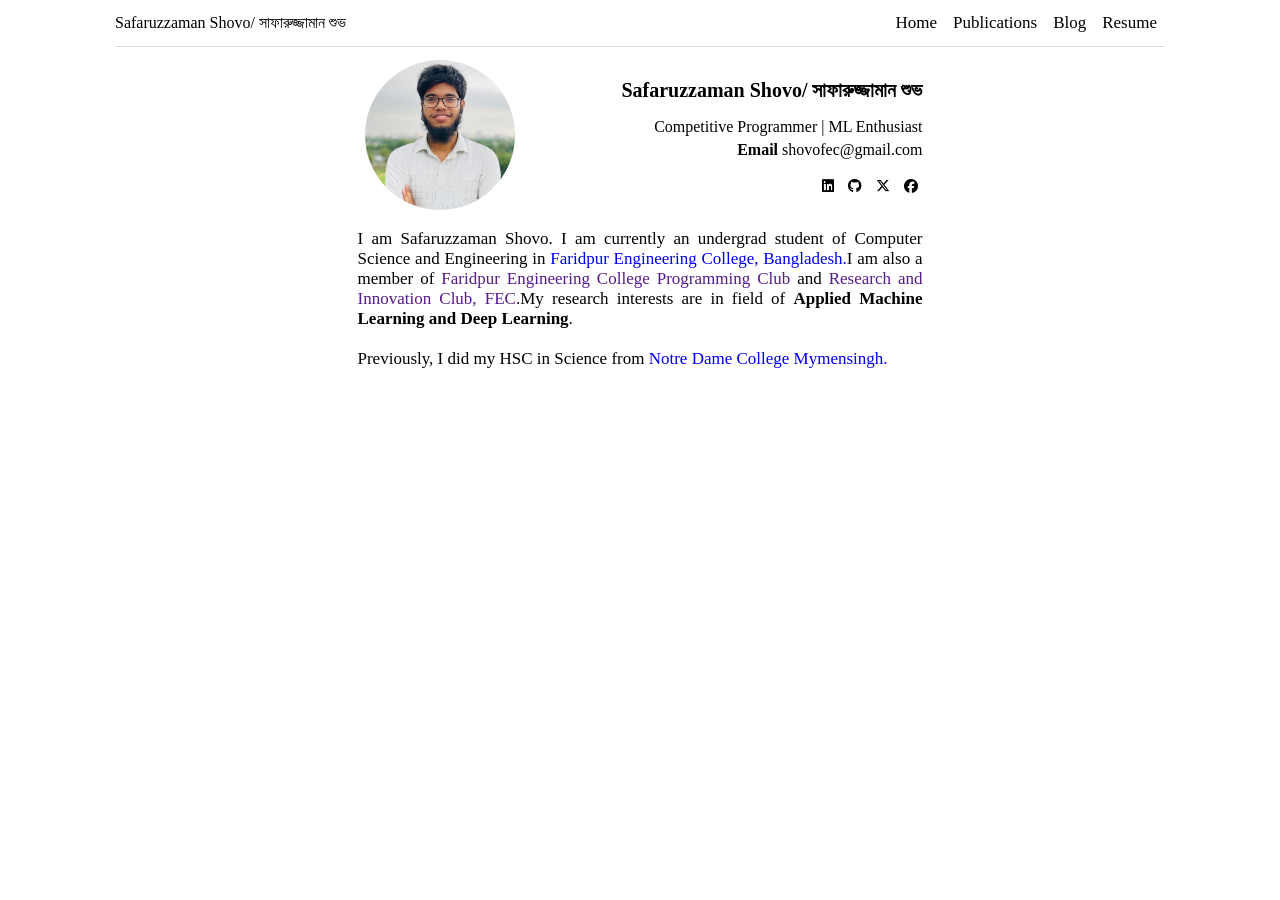
==== index.html @ a08d1491 "commited" ====
<!DOCTYPE html>
<html lang="en">
<head>
  <meta charset="UTF-8">
  <meta name="viewport" content="width=device-width, initial-scale=1.0">
  <title>Safaruzzaman Shovo/ সাফারুজ্জামান শুভ</title>
  <link rel="stylesheet" href="/assets/css/main.css">
  <link rel="stylesheet" href="https://cdnjs.cloudflare.com/ajax/libs/font-awesome/6.4.2/css/all.min.css" integrity="sha512-z3gLpd7yknf1YoNbCzqRKc4qyor8gaKU1qmn+CShxbuBusANI9QpRohGBreCFkKxLhei6S9CQXFEbbKuqLg0DA==" crossorigin="anonymous" referrerpolicy="no-referrer" />
</head>
<body>
  <div class="websiteWrap">

    <!-- /* Header Part */ -->

    <div class="header-section clearfix">
      <div class="header-left">
        <a href="#">Safaruzzaman Shovo/ সাফারুজ্জামান শুভ</a>
      </div>
      <div class="header-right">
        <ul>
          <li><a href="#">Home</a></li>
          <li><a href="#">Publications</a></li>
          <li><a href="#">Blog</a></li>
          <li><a href="#">Resume</a></li>
        </ul>
      </div>
    </div>

    <!-- Body Part -->

    
    <div class="main-body sizefix">
      <!-- Body Intro -->
      <div class="bodyInro clearfix">
        <div class="img-part">
          <img src="/assets/images/shovo.jpeg" alt="">
        </div>
        <div class="infopart">
          <div class="inner-info-infopart">
            <h2>Safaruzzaman Shovo/ সাফারুজ্জামান শুভ</h2>
            <p>Competitive Programmer | ML Enthusiast</p>
            <p class="amarclass"><b>Email </b>shovofec@gmail.com</p>
          </div>
          <div class="socialicon-infopart">
            <a href=""><i class="fa-brands fa-linkedin"></i></a>
            <a href=""><i class="fa-brands fa-github"></i></a>
            <a href=""><i class="fa-brands fa-x-twitter"></i></a>
            <a href=""><i class="fa-brands fa-facebook"></i></a>
          </div>
        </div>
      </div>
      
      <!-- body details intro -->
      <div class="myself">
        <p>I am Safaruzzaman Shovo. I am currently an undergrad student of Computer Science and Engineering in <a href="http://www.fec.ac.bd/">Faridpur Engineering College, Bangladesh.</a>I am also a member of <a href="">Faridpur Engineering College Programming Club</a> and <a href="">Research and Innovation Club, FEC</a>.My research interests are in field of <b>Applied Machine Learning and Deep Learning</b>. </br> </br>
        Previously, I did my HSC in Science from <a href="https://ndcm.edu.bd/">Notre Dame College Mymensingh. </a></p>
        
      </div>


    </div>
    
    




  </div>
  
</body>
</html>
---- assets/css/main.css ----
* {
    margin: 0;
    padding: 0;
}
.clearfix::after {
    content: "";
    display: block;
    clear: both;
}
.text-center {
    text-align: center;
}
.text-left {
    text-align: left;
}
.text-right {
    text-align: right;
}
.sizefix {
    width: 565px;
    margin: auto;
}
img {
    max-width: 100%;
}
/* Header Section */

.header-section {
    border-bottom: 1px solid rgb(212, 228, 216);
    width: 1050px; /* background-color: #FFd; */
    margin: auto;
}
.header-left {
    float: left;
    width: 33%;
    height: auto;
    height: 46px;
    line-height: 46px;
}
.header-left a {
    color: black;
    text-decoration: none;
    cursor: pointer;
    font-size: 16px;
}
.header-right {
    float: right;
    height: 46px;
    line-height: 46px;
}

.header-right ul {
}
.header-right ul li {
    display: inline-block;
    list-style: none;
    margin-left: -4px;
    /* padding: 10px; */
}
.header-right ul li a {
    color: black;
    font-size: 17px;
    text-decoration: none;
    padding: 1px 8px;
    /* border-right: 2px solid black; */
}
.header-right ul li:last-child a {
    border-right: none;
}
.header-right ul li:hover a {
    cursor: pointer;
}

/* Body Part */

.main-body {
    padding: 13px 5px;
    /* background-color: antiquewhite; */
}
.bodyInro {
}
.img-part {
    float: left;
    width: 30%;
}
.img-part img {
    margin-left: 7px;
    width: 150px;
    height: 150px;
    border-radius: 50%;
}
.infopart {
    padding-top: 19px;
    float: right;
}
.inner-info-infopart {
}
.inner-info-infopart h2 {
    font-size: 20px;
    padding-bottom: 12px;
}
.inner-info-infopart p {
    padding-top: 4px;
    font-size: 0.7 em;
    text-align: right;
    white-space: pre-wrap;
}
.inner-info-infopart .amarclass {
    padding-top: 5px;
}
.socialicon-infopart {
    text-align: right;
    padding-top: 15px;
}
.socialicon-infopart a {
    text-decoration: none;
    display: inline-block;
    padding: 5px;
    color: black;
    font-size: 14px;
}


/* Body details intro */
.myself{
    
}
.myself p{
    color: black;
    font-size: 17px;
    text-align: justify;
    padding-top: 15px;
}
.myself a{
    text-decoration: none;
}
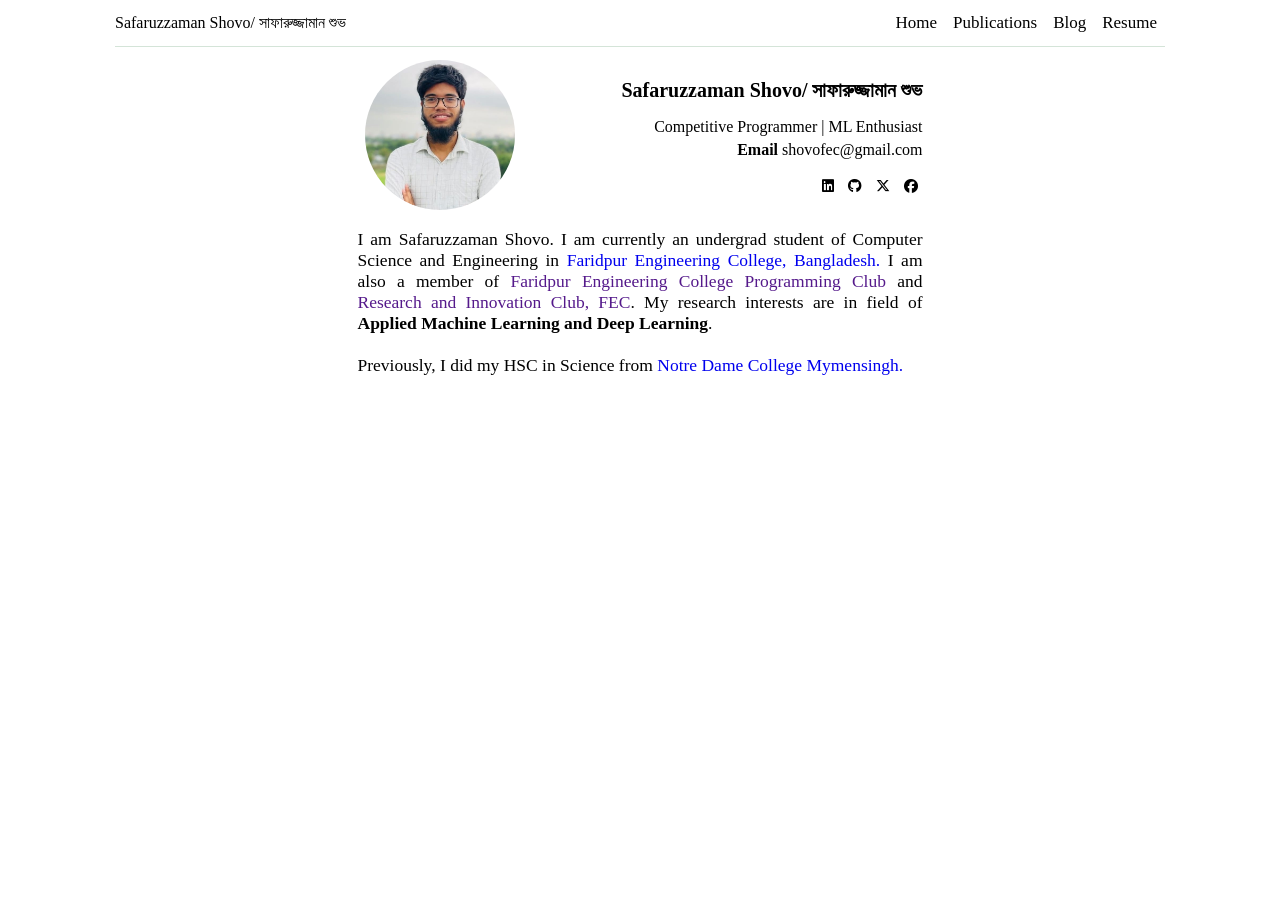
==== commit 7a166100: "changes have done" ====
--- a/index.html
+++ b/index.html
@@ -52,7 +52,7 @@
       
       <!-- body details intro -->
       <div class="myself">
-        <p>I am Safaruzzaman Shovo. I am currently an undergrad student of Computer Science and Engineering in <a href="http://www.fec.ac.bd/">Faridpur Engineering College, Bangladesh.</a>I am also a member of <a href="">Faridpur Engineering College Programming Club</a> and <a href="">Research and Innovation Club, FEC</a>.My research interests are in field of <b>Applied Machine Learning and Deep Learning</b>. </br> </br>
+        <p>I am Safaruzzaman Shovo. I am currently an undergrad student of Computer Science and Engineering in <a href="http://www.fec.ac.bd/">Faridpur Engineering College, Bangladesh.</a> I am also a member of <a href="">Faridpur Engineering College Programming Club</a> and <a href="">Research and Innovation Club, FEC</a>. My research interests are in field of <b>Applied Machine Learning and Deep Learning</b>. </br> </br>
         Previously, I did my HSC in Science from <a href="https://ndcm.edu.bd/">Notre Dame College Mymensingh. </a></p>
         
       </div>
--- a/assets/css/main.css
+++ b/assets/css/main.css
@@ -127,7 +127,7 @@
 }
 .myself p{
     color: black;
-    font-size: 17px;
+    font-size: 17.5px;
     text-align: justify;
     padding-top: 15px;
 }
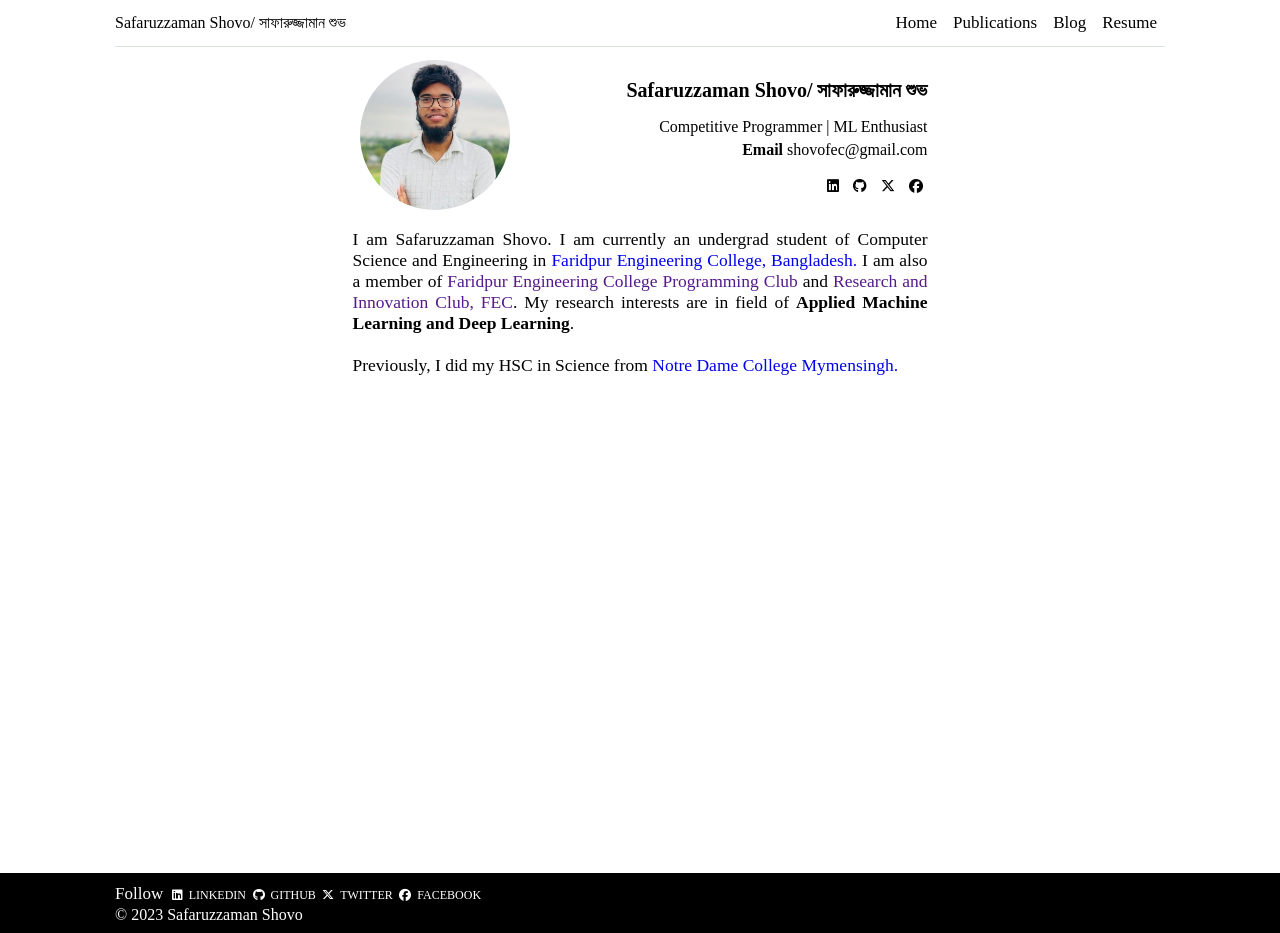
==== commit 4b985fa8: "changed" ====
--- a/index.html
+++ b/index.html
@@ -59,6 +59,22 @@
 
 
     </div>
+
+
+    <div class="footerWrap">
+      <div class="footer">
+        <div class="socialicons">
+          <p>Follow</p>
+          <a href=""><i class="fa-brands fa-linkedin"></i>&nbsp LINKEDIN</a>
+          <a href=""><i class="fa-brands fa-github"></i>&nbsp GITHUB</a>
+          <a href=""><i class="fa-brands fa-x-twitter"></i>&nbsp TWITTER</a>
+          <a href=""><i class="fa-brands fa-facebook"></i>&nbsp FACEBOOK</a>
+        </div>
+        
+      </div>
+      <p class="copyrightss"> &copy; 2023 Safaruzzaman Shovo</p>
+    </div>
+    
     
     
 
--- a/assets/css/main.css
+++ b/assets/css/main.css
@@ -17,7 +17,7 @@
     text-align: right;
 }
 .sizefix {
-    width: 565px;
+    width: 575px;
     margin: auto;
 }
 img {
@@ -74,6 +74,7 @@
 /* Body Part */
 
 .main-body {
+    height: 800px;
     padding: 13px 5px;
     /* background-color: antiquewhite; */
 }
@@ -133,4 +134,34 @@
 }
 .myself a{
     text-decoration: none;
+}
+.footerWrap{
+    padding-top: 10px;
+    height: 50px;
+    background-color: black;
+    line-height: 20px;
+}
+.footer{
+    width: 1050px;
+    margin: auto;
+    color: white;
+}
+.footer .socialicons{font-size: 18px;}
+.footer .socialicons p{
+    padding-right: 3px;
+    display: inline-block;
+    font-weight: 300;
+    font-size: 17px;
+}
+.footer .socialicons a{
+    padding: 0px 1px;
+    color: white;
+    font-size: 12px;
+    text-decoration: none;
+}
+.copyrightss{
+    width: 1050px;
+    /* border: 1px solid red; */
+    color: white;
+    margin: auto;
 }
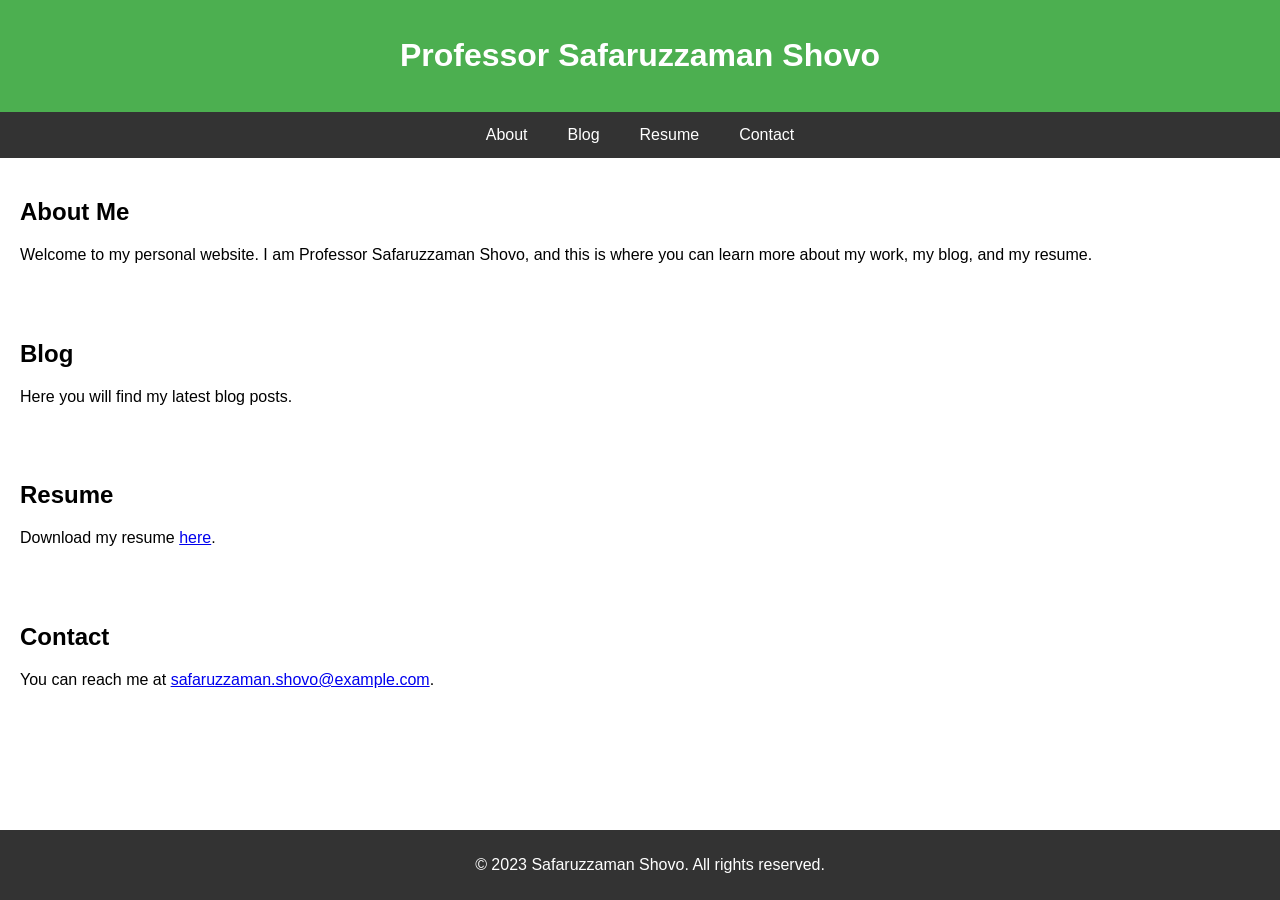
==== commit d7fc74fe: "Changed" ====
--- a/index.html
+++ b/index.html
@@ -1,87 +1,78 @@
 <!DOCTYPE html>
 <html lang="en">
 <head>
-  <meta charset="UTF-8">
-  <meta name="viewport" content="width=device-width, initial-scale=1.0">
-  <title>Safaruzzaman Shovo/ সাফারুজ্জামান শুভ</title>
-  <link rel="stylesheet" href="/assets/css/main.css">
-  <link rel="stylesheet" href="https://cdnjs.cloudflare.com/ajax/libs/font-awesome/6.4.2/css/all.min.css" integrity="sha512-z3gLpd7yknf1YoNbCzqRKc4qyor8gaKU1qmn+CShxbuBusANI9QpRohGBreCFkKxLhei6S9CQXFEbbKuqLg0DA==" crossorigin="anonymous" referrerpolicy="no-referrer" />
+    <meta charset="UTF-8">
+    <meta name="viewport" content="width=device-width, initial-scale=1.0">
+    <title>Professor Safaruzzaman Shovo</title>
+    <style>
+        body {
+            font-family: Arial, sans-serif;
+            margin: 0;
+            padding: 0;
+        }
+        header {
+            background-color: #4CAF50;
+            color: white;
+            padding: 1em;
+            text-align: center;
+        }
+        nav {
+            display: flex;
+            justify-content: center;
+            background-color: #333;
+        }
+        nav a {
+            color: white;
+            padding: 14px 20px;
+            text-decoration: none;
+            text-align: center;
+        }
+        nav a:hover {
+            background-color: #ddd;
+            color: black;
+        }
+        section {
+            padding: 20px;
+        }
+        footer {
+            background-color: #333;
+            color: white;
+            text-align: center;
+            padding: 10px;
+            position: fixed;
+            width: 100%;
+            bottom: 0;
+        }
+    </style>
 </head>
 <body>
-  <div class="websiteWrap">
-
-    <!-- /* Header Part */ -->
-
-    <div class="header-section clearfix">
-      <div class="header-left">
-        <a href="#">Safaruzzaman Shovo/ সাফারুজ্জামান শুভ</a>
-      </div>
-      <div class="header-right">
-        <ul>
-          <li><a href="#">Home</a></li>
-          <li><a href="#">Publications</a></li>
-          <li><a href="#">Blog</a></li>
-          <li><a href="#">Resume</a></li>
-        </ul>
-      </div>
-    </div>
-
-    <!-- Body Part -->
-
-    
-    <div class="main-body sizefix">
-      <!-- Body Intro -->
-      <div class="bodyInro clearfix">
-        <div class="img-part">
-          <img src="/assets/images/shovo.jpeg" alt="">
-        </div>
-        <div class="infopart">
-          <div class="inner-info-infopart">
-            <h2>Safaruzzaman Shovo/ সাফারুজ্জামান শুভ</h2>
-            <p>Competitive Programmer | ML Enthusiast</p>
-            <p class="amarclass"><b>Email </b>shovofec@gmail.com</p>
-          </div>
-          <div class="socialicon-infopart">
-            <a href=""><i class="fa-brands fa-linkedin"></i></a>
-            <a href=""><i class="fa-brands fa-github"></i></a>
-            <a href=""><i class="fa-brands fa-x-twitter"></i></a>
-            <a href=""><i class="fa-brands fa-facebook"></i></a>
-          </div>
-        </div>
-      </div>
-      
-      <!-- body details intro -->
-      <div class="myself">
-        <p>I am Safaruzzaman Shovo. I am currently an undergrad student of Computer Science and Engineering in <a href="http://www.fec.ac.bd/">Faridpur Engineering College, Bangladesh.</a> I am also a member of <a href="">Faridpur Engineering College Programming Club</a> and <a href="">Research and Innovation Club, FEC</a>. My research interests are in field of <b>Applied Machine Learning and Deep Learning</b>. </br> </br>
-        Previously, I did my HSC in Science from <a href="https://ndcm.edu.bd/">Notre Dame College Mymensingh. </a></p>
-        
-      </div>
-
-
-    </div>
-
-
-    <div class="footerWrap">
-      <div class="footer">
-        <div class="socialicons">
-          <p>Follow</p>
-          <a href=""><i class="fa-brands fa-linkedin"></i>&nbsp LINKEDIN</a>
-          <a href=""><i class="fa-brands fa-github"></i>&nbsp GITHUB</a>
-          <a href=""><i class="fa-brands fa-x-twitter"></i>&nbsp TWITTER</a>
-          <a href=""><i class="fa-brands fa-facebook"></i>&nbsp FACEBOOK</a>
-        </div>
-        
-      </div>
-      <p class="copyrightss"> &copy; 2023 Safaruzzaman Shovo</p>
-    </div>
-    
-    
-    
-
-
-
-
-  </div>
-  
+    <header>
+        <h1>Professor Safaruzzaman Shovo</h1>
+    </header>
+    <nav>
+        <a href="#about">About</a>
+        <a href="#blog">Blog</a>
+        <a href="#resume">Resume</a>
+        <a href="#contact">Contact</a>
+    </nav>
+    <section id="about">
+        <h2>About Me</h2>
+        <p>Welcome to my personal website. I am Professor Safaruzzaman Shovo, and this is where you can learn more about my work, my blog, and my resume.</p>
+    </section>
+    <section id="blog">
+        <h2>Blog</h2>
+        <p>Here you will find my latest blog posts.</p>
+    </section>
+    <section id="resume">
+        <h2>Resume</h2>
+        <p>Download my resume <a href="resume.pdf" target="_blank">here</a>.</p>
+    </section>
+    <section id="contact">
+        <h2>Contact</h2>
+        <p>You can reach me at <a href="mailto:safaruzzaman.shovo@example.com">safaruzzaman.shovo@example.com</a>.</p>
+    </section>
+    <footer>
+        <p>&copy; 2023 Safaruzzaman Shovo. All rights reserved.</p>
+    </footer>
 </body>
 </html>
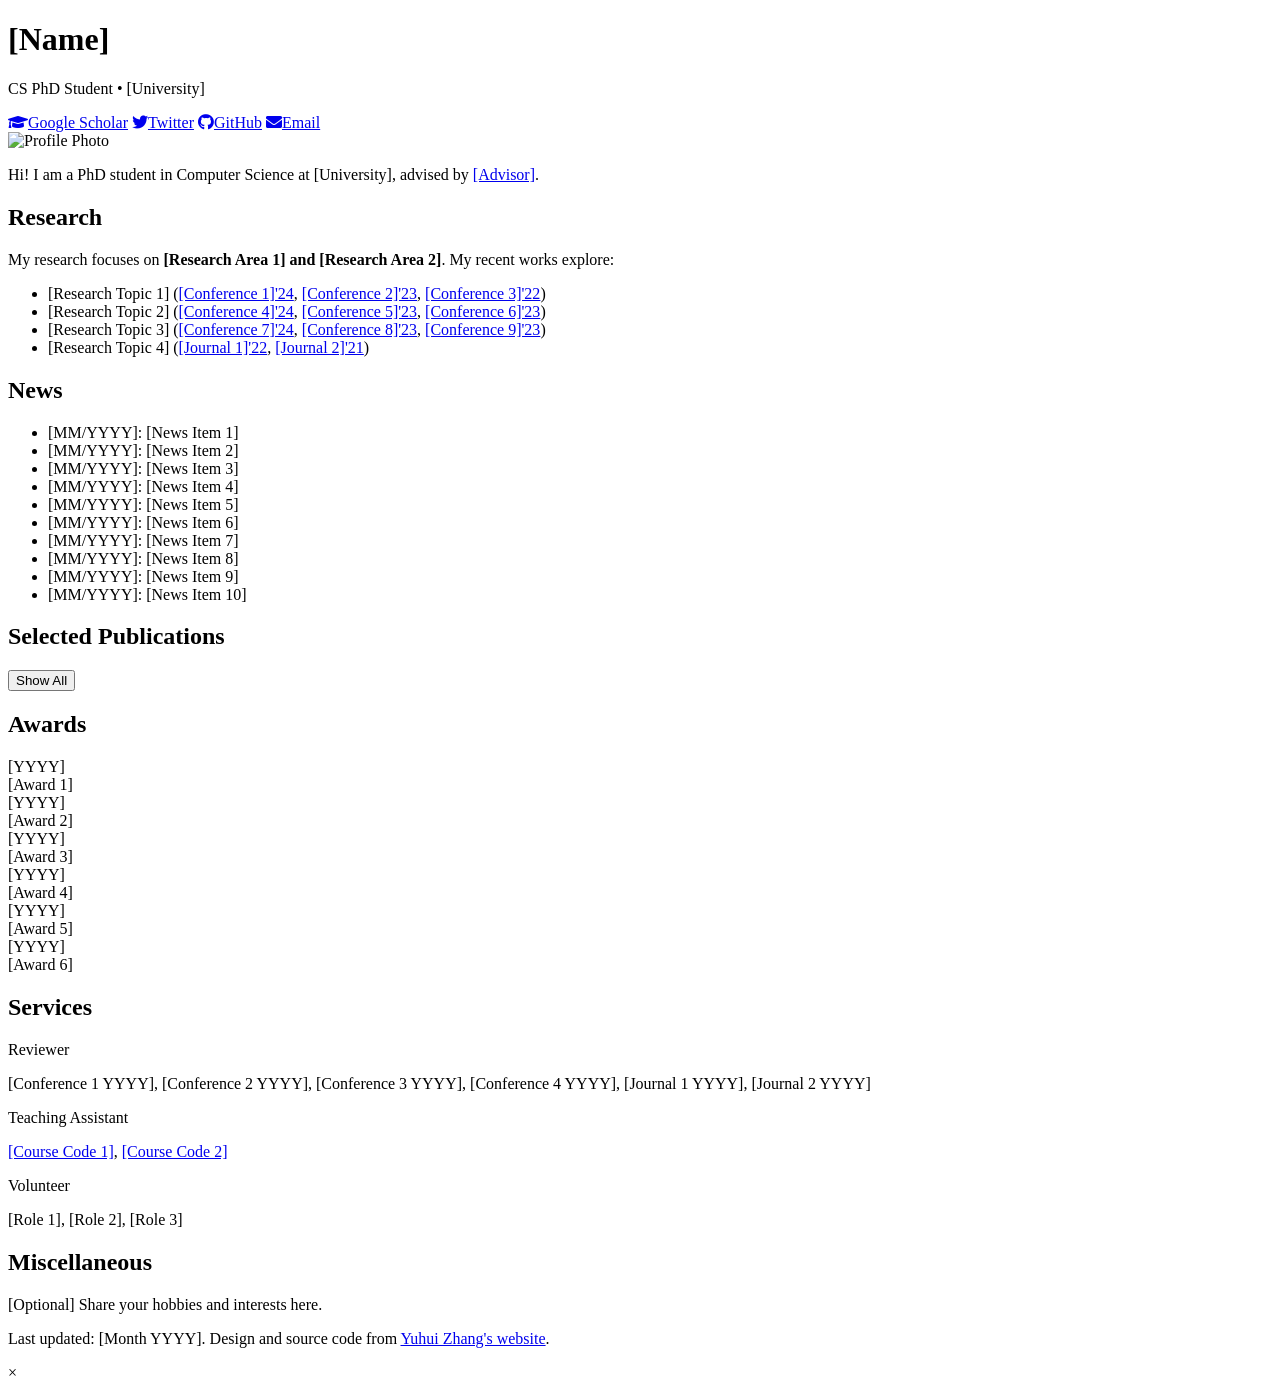
==== commit 540142c3: "All Initial Codes" ====
--- a/index.html
+++ b/index.html
@@ -3,76 +3,143 @@
 <head>
     <meta charset="UTF-8">
     <meta name="viewport" content="width=device-width, initial-scale=1.0">
-    <title>Professor Safaruzzaman Shovo</title>
-    <style>
-        body {
-            font-family: Arial, sans-serif;
-            margin: 0;
-            padding: 0;
-        }
-        header {
-            background-color: #4CAF50;
-            color: white;
-            padding: 1em;
-            text-align: center;
-        }
-        nav {
-            display: flex;
-            justify-content: center;
-            background-color: #333;
-        }
-        nav a {
-            color: white;
-            padding: 14px 20px;
-            text-decoration: none;
-            text-align: center;
-        }
-        nav a:hover {
-            background-color: #ddd;
-            color: black;
-        }
-        section {
-            padding: 20px;
-        }
-        footer {
-            background-color: #333;
-            color: white;
-            text-align: center;
-            padding: 10px;
-            position: fixed;
-            width: 100%;
-            bottom: 0;
-        }
-    </style>
+    <meta name="description" content="Academic Homepage">
+    <meta name="keywords" content="Computer Science, PhD Student, Research, Machine Learning, Robotics">
+    <meta name="author" content="Anonymous">
+    <meta property="og:title" content="Academic Homepage - PhD Student">
+    <meta property="og:description" content="Research in computer science and related fields.">
+    <meta property="og:type" content="website">
+    <meta property="og:url" content="#">
+    <meta name="twitter:card" content="summary">
+    <meta name="twitter:creator" content="@anonymous">
+    <title>Academic Homepage</title>
+    <link rel="stylesheet" href="https://fonts.googleapis.com/css2?family=Merriweather:wght@300;400;500;600&display=swap">
+    <link rel="stylesheet" href="https://cdnjs.cloudflare.com/ajax/libs/font-awesome/5.15.3/css/all.min.css">
+    <link rel="stylesheet" href="styles.css">
 </head>
-<body>
+<body id="top">
     <header>
-        <h1>Professor Safaruzzaman Shovo</h1>
+        <div class="header-content">
+            <h1>[Name]</h1>
+            <p>CS PhD Student • [University]</p>
+            <div class="social-links-header">
+                <a href="#"><i class="fas fa-graduation-cap"></i>Google Scholar</a>
+                <a href="#"><i class="fab fa-twitter"></i>Twitter</a>
+                <a href="#"><i class="fab fa-github"></i>GitHub</a>
+                <a href="mailto:email@university.edu"><i class="fas fa-envelope"></i>Email</a>
+            </div>
+        </div>
+        <div class="header-image">
+            <img src="images/profile.jpg" alt="Profile Photo">
+        </div>
     </header>
-    <nav>
-        <a href="#about">About</a>
-        <a href="#blog">Blog</a>
-        <a href="#resume">Resume</a>
-        <a href="#contact">Contact</a>
-    </nav>
-    <section id="about">
-        <h2>About Me</h2>
-        <p>Welcome to my personal website. I am Professor Safaruzzaman Shovo, and this is where you can learn more about my work, my blog, and my resume.</p>
-    </section>
-    <section id="blog">
-        <h2>Blog</h2>
-        <p>Here you will find my latest blog posts.</p>
-    </section>
-    <section id="resume">
-        <h2>Resume</h2>
-        <p>Download my resume <a href="resume.pdf" target="_blank">here</a>.</p>
-    </section>
-    <section id="contact">
-        <h2>Contact</h2>
-        <p>You can reach me at <a href="mailto:safaruzzaman.shovo@example.com">safaruzzaman.shovo@example.com</a>.</p>
-    </section>
+
+    <main>
+        <section id="about">
+            <p>Hi! I am a PhD student in Computer Science at [University], advised by <a href="#">[Advisor]</a>.</p>
+        </section>
+
+        <section id="research">
+            <h2>Research</h2>
+            <p>My research focuses on <strong>[Research Area 1] and [Research Area 2]</strong>. My recent works explore:</p>
+            <ul>
+                <li>[Research Topic 1] (<a href="#">[Conference 1]'24</a>, <a href="#">[Conference 2]'23</a>, <a href="#">[Conference 3]'22</a>)</li>
+                <li>[Research Topic 2] (<a href="#">[Conference 4]'24</a>, <a href="#">[Conference 5]'23</a>, <a href="#">[Conference 6]'23</a>)</li>
+                <li>[Research Topic 3] (<a href="#">[Conference 7]'24</a>, <a href="#">[Conference 8]'23</a>, <a href="#">[Conference 9]'23</a>)</li>
+                <li>[Research Topic 4] (<a href="#">[Journal 1]'22</a>, <a href="#">[Journal 2]'21</a>)</li>
+            </ul>
+        </section>
+
+        <section id="news">
+            <h2>News</h2>
+            <div class="news-container">
+                <ul class="news-list">
+                    <li>[MM/YYYY]: [News Item 1]</li>
+                    <li>[MM/YYYY]: [News Item 2]</li>
+                    <li>[MM/YYYY]: [News Item 3]</li>
+                    <li>[MM/YYYY]: [News Item 4]</li>
+                    <li>[MM/YYYY]: [News Item 5]</li>
+                    <li>[MM/YYYY]: [News Item 6]</li>
+                    <li>[MM/YYYY]: [News Item 7]</li>
+                    <li>[MM/YYYY]: [News Item 8]</li>
+                    <li>[MM/YYYY]: [News Item 9]</li>
+                    <li>[MM/YYYY]: [News Item 10]</li>
+                </ul>
+            </div>
+        </section>
+
+        <section id="publications">
+            <div class="publications-header">
+                <h2 id="toggle-header">Selected Publications</h2>
+                <button id="toggle-publications" class="toggle-publications">Show All</button>
+            </div>
+            <div id="publications-container">
+                <!-- Publications will be dynamically loaded here -->
+            </div>
+        </section>
+
+        <section id="awards">
+            <h2>Awards</h2>
+            <div class="award-item">
+                <span class="award-year">[YYYY]</span>
+                <div class="award-desc">[Award 1]</div>
+            </div>
+            <div class="award-item">
+                <span class="award-year">[YYYY]</span>
+                <div class="award-desc">[Award 2]</div>
+            </div>
+            <div class="award-item">
+                <span class="award-year">[YYYY]</span>
+                <div class="award-desc">[Award 3]</div>
+            </div>
+            <div class="award-item">
+                <span class="award-year">[YYYY]</span>
+                <div class="award-desc">[Award 4]</div>
+            </div>
+            <div class="award-item">
+                <span class="award-year">[YYYY]</span>
+                <div class="award-desc">[Award 5]</div>
+            </div>
+            <div class="award-item">
+                <span class="award-year">[YYYY]</span>
+                <div class="award-desc">[Award 6]</div>
+            </div>
+        </section>
+
+        <section id="services">
+            <h2>Services</h2>
+            <div class="service-category">
+                <div class="service-title">Reviewer</div>
+                <p>[Conference 1 YYYY], [Conference 2 YYYY], [Conference 3 YYYY], [Conference 4 YYYY], [Journal 1 YYYY], [Journal 2 YYYY]</p>
+            </div>
+
+            <div class="service-category">
+                <div class="service-title">Teaching Assistant</div>
+                <p><a href="#">[Course Code 1]</a>, <a href="#">[Course Code 2]</a></p>
+            </div>
+
+            <div class="service-category">
+                <div class="service-title">Volunteer</div>
+                <p>[Role 1], [Role 2], [Role 3]</p>
+            </div>
+        </section>
+
+        <section id="miscellaneous">
+            <h2>Miscellaneous</h2>
+            <div class="misc-item">
+                <p>[Optional] Share your hobbies and interests here.</p>
+            </div>
+        </section>
+    </main>
+
     <footer>
-        <p>&copy; 2023 Safaruzzaman Shovo. All rights reserved.</p>
+        <p>Last updated: [Month YYYY]. Design and source code from <a href="https://cs.stanford.edu/~yuhuiz/">Yuhui Zhang's website</a>.</p>
     </footer>
+
+    <div id="imageModal" class="modal">
+        <span class="modal-close" onclick="closeModal()">&times;</span>
+        <img class="modal-content" id="modalImage">
+    </div>
+    <script src="scripts.js"></script>
 </body>
 </html>
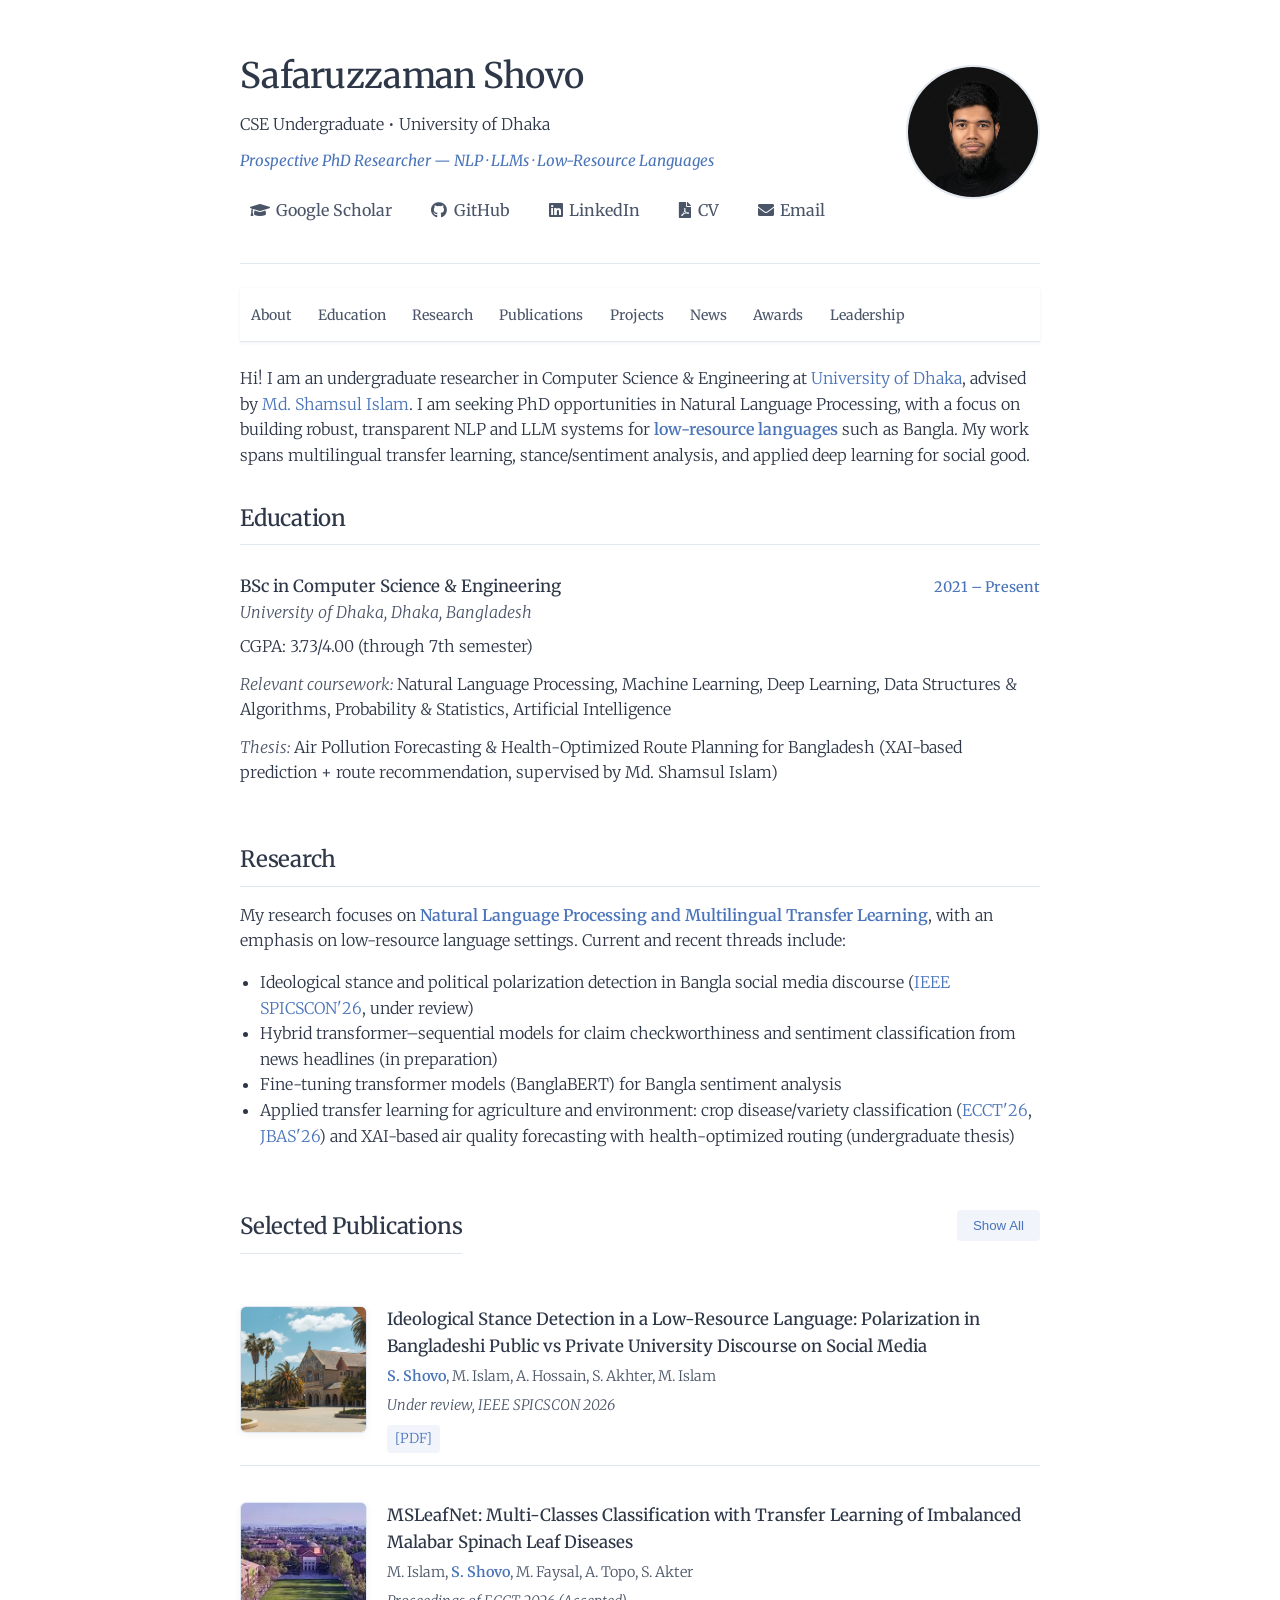
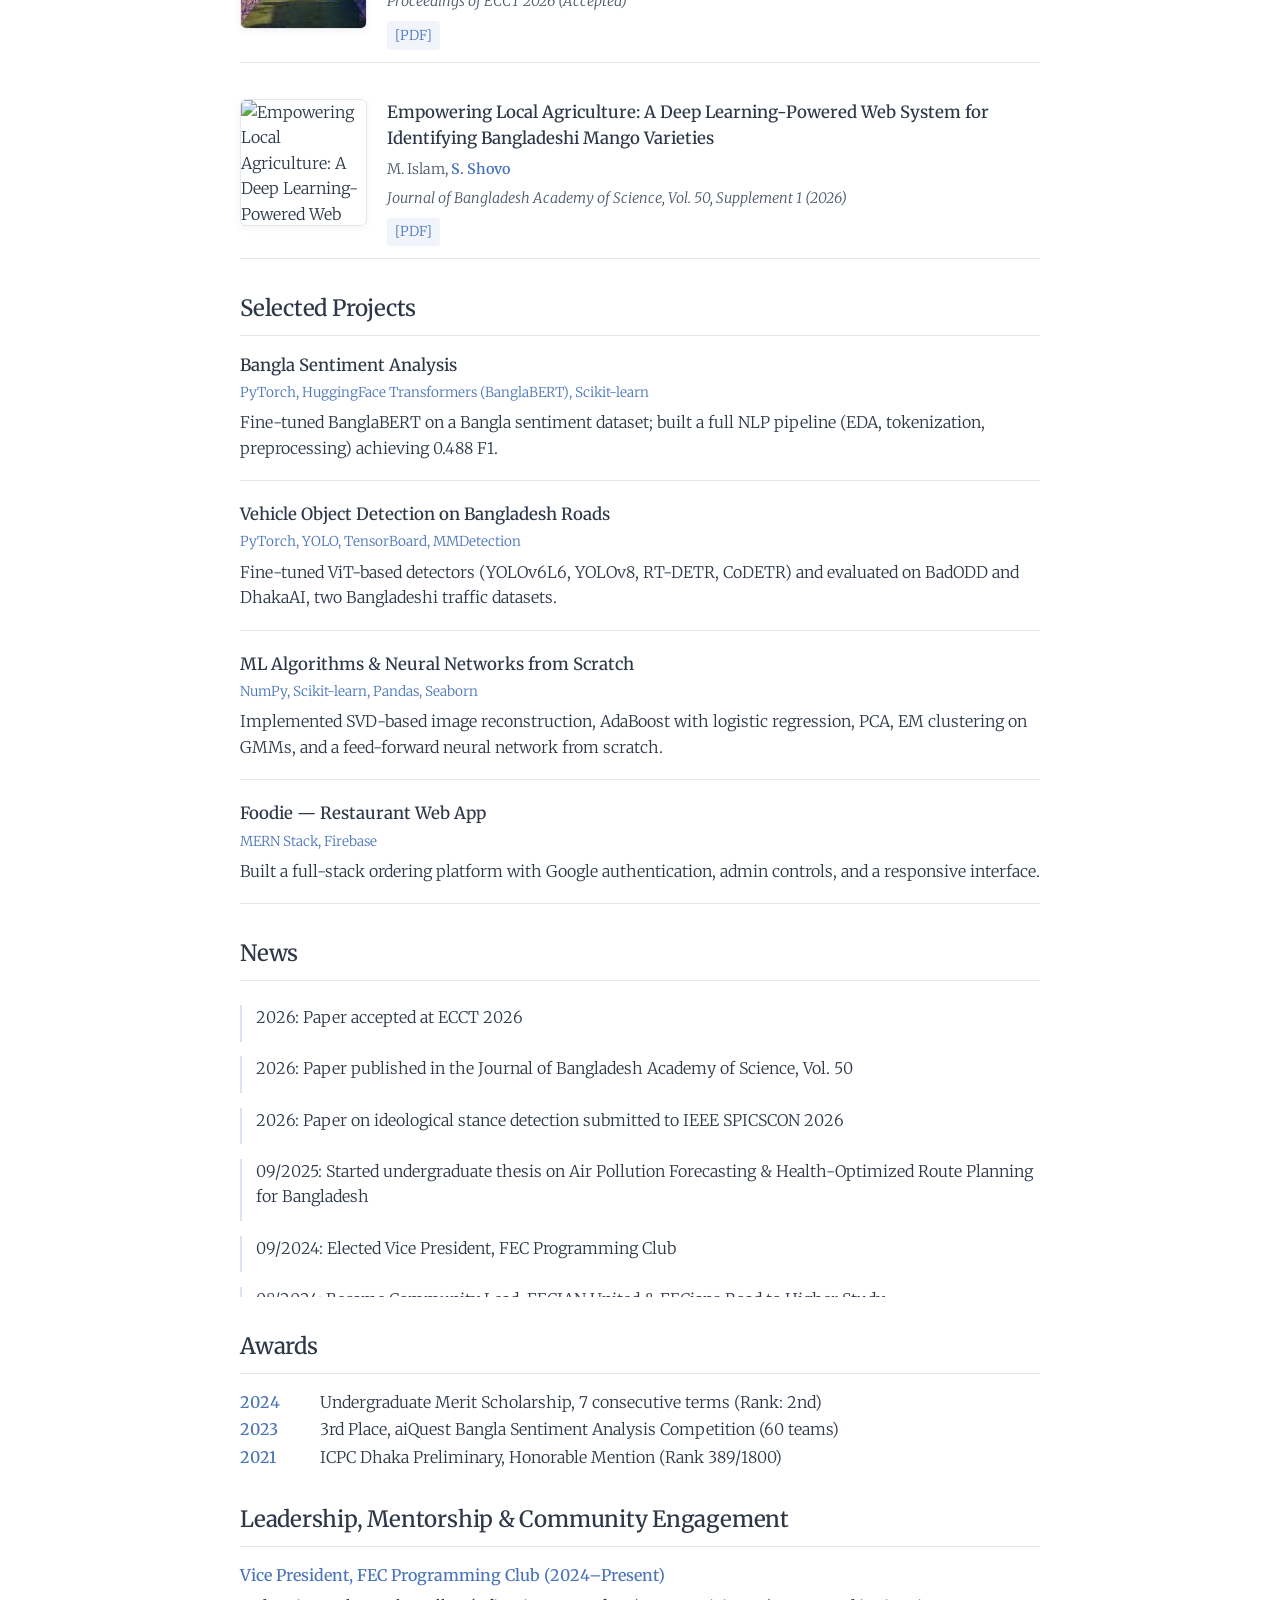
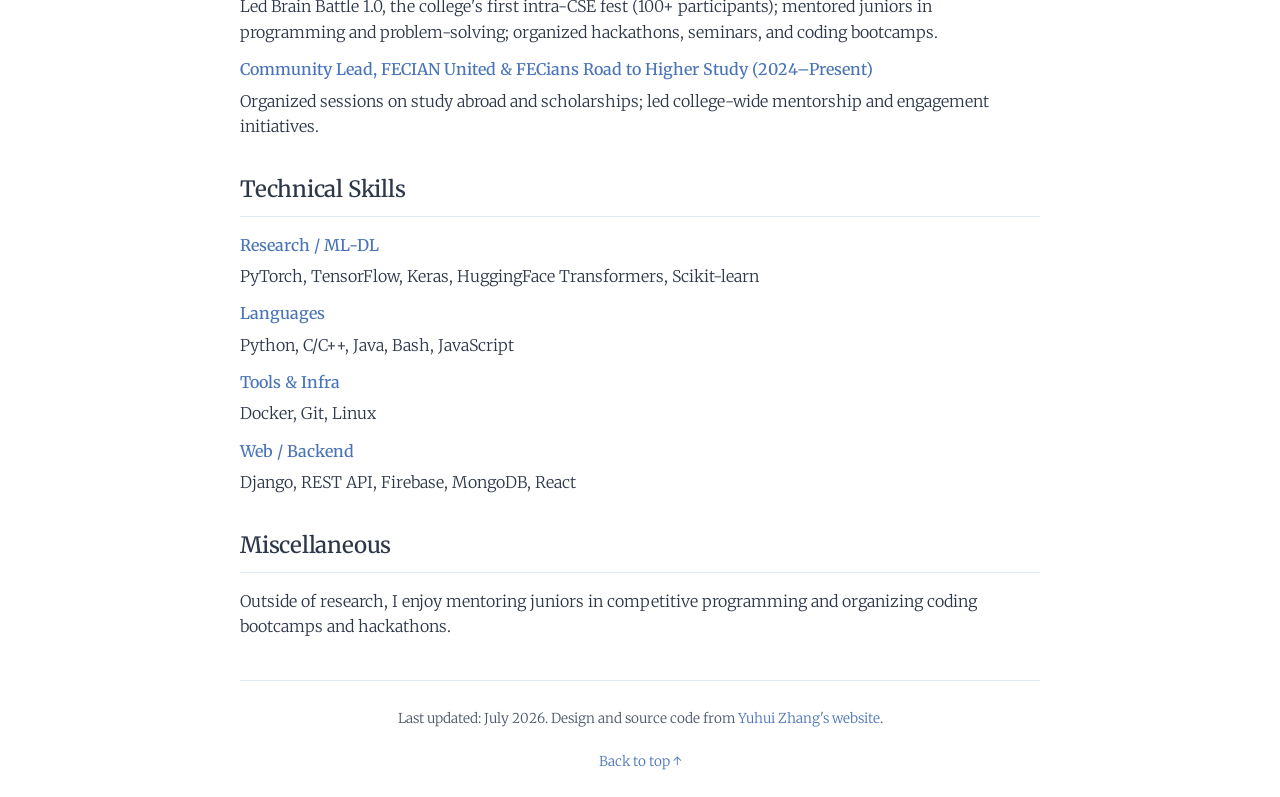
==== commit 8410f887: "Version 1" ====
--- a/index.html
+++ b/index.html
@@ -3,16 +3,15 @@
 <head>
     <meta charset="UTF-8">
     <meta name="viewport" content="width=device-width, initial-scale=1.0">
-    <meta name="description" content="Academic Homepage">
-    <meta name="keywords" content="Computer Science, PhD Student, Research, Machine Learning, Robotics">
-    <meta name="author" content="Anonymous">
-    <meta property="og:title" content="Academic Homepage - PhD Student">
-    <meta property="og:description" content="Research in computer science and related fields.">
+    <meta name="description" content="Academic homepage of Safaruzzaman Shovo — research in NLP, LLMs, and low-resource languages.">
+    <meta name="keywords" content="Computer Science, NLP, Large Language Models, Low-Resource Languages, Research, PhD Applicant">
+    <meta name="author" content="Safaruzzaman Shovo">
+    <meta property="og:title" content="Safaruzzaman Shovo - Academic Homepage">
+    <meta property="og:description" content="Research in Natural Language Processing, Large Language Models, and Low-Resource Languages.">
     <meta property="og:type" content="website">
     <meta property="og:url" content="#">
     <meta name="twitter:card" content="summary">
-    <meta name="twitter:creator" content="@anonymous">
-    <title>Academic Homepage</title>
+    <title>Safaruzzaman Shovo</title>
     <link rel="stylesheet" href="https://fonts.googleapis.com/css2?family=Merriweather:wght@300;400;500;600&display=swap">
     <link rel="stylesheet" href="https://cdnjs.cloudflare.com/ajax/libs/font-awesome/5.15.3/css/all.min.css">
     <link rel="stylesheet" href="styles.css">
@@ -20,13 +19,15 @@
 <body id="top">
     <header>
         <div class="header-content">
-            <h1>[Name]</h1>
-            <p>CS PhD Student • [University]</p>
+            <h1>Safaruzzaman Shovo</h1>
+            <p>CSE Undergraduate • University of Dhaka</p>
+            <p class="header-tagline">Prospective PhD Researcher — NLP · LLMs · Low-Resource Languages</p>
             <div class="social-links-header">
                 <a href="#"><i class="fas fa-graduation-cap"></i>Google Scholar</a>
-                <a href="#"><i class="fab fa-twitter"></i>Twitter</a>
                 <a href="#"><i class="fab fa-github"></i>GitHub</a>
-                <a href="mailto:email@university.edu"><i class="fas fa-envelope"></i>Email</a>
+                <a href="#"><i class="fab fa-linkedin"></i>LinkedIn</a>
+                <a href="#"><i class="fas fa-file-pdf"></i>CV</a>
+                <a href="mailto:safaruzzaman.shovo2@gmail.com"><i class="fas fa-envelope"></i>Email</a>
             </div>
         </div>
         <div class="header-image">
@@ -34,106 +35,161 @@
         </div>
     </header>
 
+    <nav class="section-nav">
+        <ul>
+            <li><a href="#about">About</a></li>
+            <li><a href="#education">Education</a></li>
+            <li><a href="#research">Research</a></li>
+            <li><a href="#publications">Publications</a></li>
+            <li><a href="#projects">Projects</a></li>
+            <li><a href="#news">News</a></li>
+            <li><a href="#awards">Awards</a></li>
+            <li><a href="#services">Leadership</a></li>
+        </ul>
+    </nav>
+
     <main>
         <section id="about">
-            <p>Hi! I am a PhD student in Computer Science at [University], advised by <a href="#">[Advisor]</a>.</p>
+            <p>Hi! I am an undergraduate researcher in Computer Science &amp; Engineering at <a href="#">University of Dhaka</a>, advised by <a href="#">Md. Shamsul Islam</a>. I am seeking PhD opportunities in Natural Language Processing, with a focus on building robust, transparent NLP and LLM systems for <strong>low-resource languages</strong> such as Bangla. My work spans multilingual transfer learning, stance/sentiment analysis, and applied deep learning for social good.</p>
+        </section>
+
+        <section id="education">
+            <h2>Education</h2>
+            <div class="edu-item">
+                <div class="edu-header">
+                    <span class="edu-degree">BSc in Computer Science &amp; Engineering</span>
+                    <span class="edu-year">2021 – Present</span>
+                </div>
+                <div class="edu-school">University of Dhaka, Dhaka, Bangladesh</div>
+                <p>CGPA: 3.73/4.00 (through 7th semester)</p>
+                <p><em>Relevant coursework:</em> Natural Language Processing, Machine Learning, Deep Learning, Data Structures &amp; Algorithms, Probability &amp; Statistics, Artificial Intelligence</p>
+                <p><em>Thesis:</em> Air Pollution Forecasting &amp; Health-Optimized Route Planning for Bangladesh (XAI-based prediction + route recommendation, supervised by Md. Shamsul Islam)</p>
+            </div>
         </section>
 
         <section id="research">
             <h2>Research</h2>
-            <p>My research focuses on <strong>[Research Area 1] and [Research Area 2]</strong>. My recent works explore:</p>
+            <p>My research focuses on <strong>Natural Language Processing and Multilingual Transfer Learning</strong>, with an emphasis on low-resource language settings. Current and recent threads include:</p>
             <ul>
-                <li>[Research Topic 1] (<a href="#">[Conference 1]'24</a>, <a href="#">[Conference 2]'23</a>, <a href="#">[Conference 3]'22</a>)</li>
-                <li>[Research Topic 2] (<a href="#">[Conference 4]'24</a>, <a href="#">[Conference 5]'23</a>, <a href="#">[Conference 6]'23</a>)</li>
-                <li>[Research Topic 3] (<a href="#">[Conference 7]'24</a>, <a href="#">[Conference 8]'23</a>, <a href="#">[Conference 9]'23</a>)</li>
-                <li>[Research Topic 4] (<a href="#">[Journal 1]'22</a>, <a href="#">[Journal 2]'21</a>)</li>
+                <li>Ideological stance and political polarization detection in Bangla social media discourse (<a href="#">IEEE SPICSCON'26</a>, under review)</li>
+                <li>Hybrid transformer–sequential models for claim checkworthiness and sentiment classification from news headlines (in preparation)</li>
+                <li>Fine-tuning transformer models (BanglaBERT) for Bangla sentiment analysis</li>
+                <li>Applied transfer learning for agriculture and environment: crop disease/variety classification (<a href="#">ECCT'26</a>, <a href="#">JBAS'26</a>) and XAI-based air quality forecasting with health-optimized routing (undergraduate thesis)</li>
             </ul>
+        </section>
+
+        <section id="publications">
+            <div class="publications-header">
+                <h2 id="toggle-header">Selected Publications</h2>
+                <button id="toggle-publications" class="toggle-publications">Show All</button>
+            </div>
+            <div id="publications-container">
+                <!-- Publications will be dynamically loaded here -->
+            </div>
+        </section>
+
+        <section id="projects">
+            <h2>Selected Projects</h2>
+
+            <div class="project-item">
+                <div class="project-title">Bangla Sentiment Analysis</div>
+                <div class="project-stack">PyTorch, HuggingFace Transformers (BanglaBERT), Scikit-learn</div>
+                <p>Fine-tuned BanglaBERT on a Bangla sentiment dataset; built a full NLP pipeline (EDA, tokenization, preprocessing) achieving 0.488 F1.</p>
+            </div>
+
+            <div class="project-item">
+                <div class="project-title">Vehicle Object Detection on Bangladesh Roads</div>
+                <div class="project-stack">PyTorch, YOLO, TensorBoard, MMDetection</div>
+                <p>Fine-tuned ViT-based detectors (YOLOv6L6, YOLOv8, RT-DETR, CoDETR) and evaluated on BadODD and DhakaAI, two Bangladeshi traffic datasets.</p>
+            </div>
+
+            <div class="project-item">
+                <div class="project-title">ML Algorithms &amp; Neural Networks from Scratch</div>
+                <div class="project-stack">NumPy, Scikit-learn, Pandas, Seaborn</div>
+                <p>Implemented SVD-based image reconstruction, AdaBoost with logistic regression, PCA, EM clustering on GMMs, and a feed-forward neural network from scratch.</p>
+            </div>
+
+            <div class="project-item">
+                <div class="project-title">Foodie — Restaurant Web App</div>
+                <div class="project-stack">MERN Stack, Firebase</div>
+                <p>Built a full-stack ordering platform with Google authentication, admin controls, and a responsive interface.</p>
+            </div>
         </section>
 
         <section id="news">
             <h2>News</h2>
             <div class="news-container">
                 <ul class="news-list">
-                    <li>[MM/YYYY]: [News Item 1]</li>
-                    <li>[MM/YYYY]: [News Item 2]</li>
-                    <li>[MM/YYYY]: [News Item 3]</li>
-                    <li>[MM/YYYY]: [News Item 4]</li>
-                    <li>[MM/YYYY]: [News Item 5]</li>
-                    <li>[MM/YYYY]: [News Item 6]</li>
-                    <li>[MM/YYYY]: [News Item 7]</li>
-                    <li>[MM/YYYY]: [News Item 8]</li>
-                    <li>[MM/YYYY]: [News Item 9]</li>
-                    <li>[MM/YYYY]: [News Item 10]</li>
+                    <li>2026: Paper accepted at ECCT 2026</li>
+                    <li>2026: Paper published in the Journal of Bangladesh Academy of Science, Vol. 50</li>
+                    <li>2026: Paper on ideological stance detection submitted to IEEE SPICSCON 2026</li>
+                    <li>09/2025: Started undergraduate thesis on Air Pollution Forecasting &amp; Health-Optimized Route Planning for Bangladesh</li>
+                    <li>09/2024: Elected Vice President, FEC Programming Club</li>
+                    <li>08/2024: Became Community Lead, FECIAN United &amp; FECians Road to Higher Study</li>
                 </ul>
-            </div>
-        </section>
-
-        <section id="publications">
-            <div class="publications-header">
-                <h2 id="toggle-header">Selected Publications</h2>
-                <button id="toggle-publications" class="toggle-publications">Show All</button>
-            </div>
-            <div id="publications-container">
-                <!-- Publications will be dynamically loaded here -->
             </div>
         </section>
 
         <section id="awards">
             <h2>Awards</h2>
             <div class="award-item">
-                <span class="award-year">[YYYY]</span>
-                <div class="award-desc">[Award 1]</div>
+                <span class="award-year">2024</span>
+                <div class="award-desc">Undergraduate Merit Scholarship, 7 consecutive terms (Rank: 2nd)</div>
             </div>
             <div class="award-item">
-                <span class="award-year">[YYYY]</span>
-                <div class="award-desc">[Award 2]</div>
+                <span class="award-year">2023</span>
+                <div class="award-desc">3rd Place, aiQuest Bangla Sentiment Analysis Competition (60 teams)</div>
             </div>
             <div class="award-item">
-                <span class="award-year">[YYYY]</span>
-                <div class="award-desc">[Award 3]</div>
-            </div>
-            <div class="award-item">
-                <span class="award-year">[YYYY]</span>
-                <div class="award-desc">[Award 4]</div>
-            </div>
-            <div class="award-item">
-                <span class="award-year">[YYYY]</span>
-                <div class="award-desc">[Award 5]</div>
-            </div>
-            <div class="award-item">
-                <span class="award-year">[YYYY]</span>
-                <div class="award-desc">[Award 6]</div>
+                <span class="award-year">2021</span>
+                <div class="award-desc">ICPC Dhaka Preliminary, Honorable Mention (Rank 389/1800)</div>
             </div>
         </section>
 
         <section id="services">
-            <h2>Services</h2>
-            <div class="service-category">
-                <div class="service-title">Reviewer</div>
-                <p>[Conference 1 YYYY], [Conference 2 YYYY], [Conference 3 YYYY], [Conference 4 YYYY], [Journal 1 YYYY], [Journal 2 YYYY]</p>
-            </div>
-
-            <div class="service-category">
-                <div class="service-title">Teaching Assistant</div>
-                <p><a href="#">[Course Code 1]</a>, <a href="#">[Course Code 2]</a></p>
-            </div>
-
-            <div class="service-category">
-                <div class="service-title">Volunteer</div>
-                <p>[Role 1], [Role 2], [Role 3]</p>
+            <h2>Leadership, Mentorship &amp; Community Engagement</h2>
+            <div class="service-category">
+                <div class="service-title">Vice President, FEC Programming Club (2024–Present)</div>
+                <p>Led Brain Battle 1.0, the college's first intra-CSE fest (100+ participants); mentored juniors in programming and problem-solving; organized hackathons, seminars, and coding bootcamps.</p>
+            </div>
+
+            <div class="service-category">
+                <div class="service-title">Community Lead, FECIAN United &amp; FECians Road to Higher Study (2024–Present)</div>
+                <p>Organized sessions on study abroad and scholarships; led college-wide mentorship and engagement initiatives.</p>
+            </div>
+        </section>
+
+        <section id="skills">
+            <h2>Technical Skills</h2>
+            <div class="service-category">
+                <div class="service-title">Research / ML-DL</div>
+                <p>PyTorch, TensorFlow, Keras, HuggingFace Transformers, Scikit-learn</p>
+            </div>
+            <div class="service-category">
+                <div class="service-title">Languages</div>
+                <p>Python, C/C++, Java, Bash, JavaScript</p>
+            </div>
+            <div class="service-category">
+                <div class="service-title">Tools &amp; Infra</div>
+                <p>Docker, Git, Linux</p>
+            </div>
+            <div class="service-category">
+                <div class="service-title">Web / Backend</div>
+                <p>Django, REST API, Firebase, MongoDB, React</p>
             </div>
         </section>
 
         <section id="miscellaneous">
             <h2>Miscellaneous</h2>
             <div class="misc-item">
-                <p>[Optional] Share your hobbies and interests here.</p>
+                <p>Outside of research, I enjoy mentoring juniors in competitive programming and organizing coding bootcamps and hackathons.</p>
             </div>
         </section>
     </main>
 
     <footer>
-        <p>Last updated: [Month YYYY]. Design and source code from <a href="https://cs.stanford.edu/~yuhuiz/">Yuhui Zhang's website</a>.</p>
+        <p>Last updated: July 2026. Design and source code from <a href="https://cs.stanford.edu/~yuhuiz/">Yuhui Zhang's website</a>.</p>
+        <a href="#top" class="back-to-top">Back to top ↑</a>
     </footer>
 
     <div id="imageModal" class="modal">
--- a/styles.css
+++ b/styles.css
@@ -0,0 +1,568 @@
+:root {
+  --bg-color: #fff;
+  --text-color: #2d3748;
+  --text-secondary: #4a5568;
+  --accent-color: #4a74b9;
+  --accent-hover: #3a5c9e;
+  --border-color: #e2e8f0;
+  --shadow-color: rgba(0,0,0,0.05);
+  --animation-offset: 3px;
+  --transition-time: 0.3s;
+}
+
+body {
+  font-family: 'Merriweather', Georgia, 'Times New Roman', serif;
+  line-height: 1.6;
+  max-width: 800px;
+  margin: 0 auto;
+  padding: 1.5rem;
+  color: var(--text-color);
+  background-color: var(--bg-color);
+  font-weight: 300;
+}
+
+header {
+  margin-bottom: 1.5rem;
+  border-bottom: 1px solid var(--border-color);
+  padding-bottom: 1rem;
+  display: flex;
+  align-items: center;
+  justify-content: space-between;
+}
+
+.header-content {
+  flex: 1;
+}
+
+.header-image img {
+  width: 130px;
+  height: 130px;
+  object-fit: cover;
+  border-radius: 50%;
+  border: 2px solid var(--border-color);
+  transition: transform var(--transition-time) ease, box-shadow var(--transition-time) ease;
+}
+
+.header-image img:hover {
+  transform: scale(1.02);
+  box-shadow: 0 5px 15px var(--shadow-color);
+}
+
+h1 {
+  font-size: 2.2rem;
+  font-weight: 500;
+  margin-bottom: 0.25rem;
+  letter-spacing: -0.02em;
+}
+
+h2 {
+  font-size: 1.4rem;
+  font-weight: 500;
+  margin: 1.75rem 0 1rem;
+  padding-bottom: 0.5rem;
+  border-bottom: 1px solid var(--border-color);
+  letter-spacing: -0.01em;
+}
+
+/* Navigation */
+nav {
+  margin-top: 1.5rem;
+}
+
+nav ul {
+  list-style: none;
+  padding: 0;
+  display: flex;
+  flex-wrap: wrap;
+  gap: 1.25rem;
+}
+
+nav a, .social-links-header a {
+  text-decoration: none;
+  color: var(--text-secondary);
+  transition: all var(--transition-time) ease;
+  font-weight: 400;
+  padding: 0.3rem 0.6rem;
+  border-radius: 4px;
+}
+
+nav a:hover, .social-links-header a:hover {
+  color: var(--accent-color);
+  background-color: rgba(74, 116, 185, 0.08);
+  transform: translateX(var(--animation-offset));
+}
+
+.social-links-header {
+  display: flex;
+  gap: 1.25rem;
+  margin: 1.2rem 0;
+}
+
+.social-links-header a i {
+  margin-right: 0.4rem;
+}
+
+/* Unified animation for elements (not sections) */
+.publication-item, .award-item, .service-category, .misc-item, .news-list li {
+  transition: transform var(--transition-time) ease;
+}
+
+.publication-item:hover, .award-item:hover, 
+.service-category:hover, .misc-item:hover, .news-list li:hover {
+  transform: translateX(var(--animation-offset));
+}
+
+/* Section animation */
+@keyframes fadeIn {
+  from {
+    opacity: 0;
+    transform: translateX(var(--animation-offset));
+  }
+  to {
+    opacity: 1;
+    transform: translateX(0);
+  }
+}
+
+section {
+  margin-bottom: 2rem;
+  scroll-margin-top: 1rem;
+  animation: fadeIn 0.8s ease-out;
+  width: 100%;
+}
+
+/* Publication styles */
+.publications-header {
+  display: flex;
+  justify-content: space-between;
+  align-items: center;
+  margin-bottom: 1.5rem;
+}
+
+.toggle-publications {
+  background-color: rgba(74, 116, 185, 0.08);
+  color: var(--accent-color);
+  border: none;
+  padding: 0.5rem 1rem;
+  border-radius: 4px;
+  cursor: pointer;
+  font-weight: 500;
+  transition: all var(--transition-time) ease;
+}
+
+.toggle-publications:hover {
+  background-color: var(--accent-color);
+  color: white;
+}
+
+.publication-item {
+  margin-bottom: 1.5rem;
+  padding: 0.75rem 0;
+  border-bottom: 1px solid var(--border-color);
+  display: flex;
+  gap: 1.25rem;
+}
+
+.pub-thumbnail {
+  width: 125px;
+  height: 125px;
+  flex-shrink: 0;
+  border: 1px solid var(--border-color);
+  overflow: hidden;
+  cursor: pointer;
+  position: relative;
+  border-radius: 6px;
+  box-shadow: 0 2px 8px var(--shadow-color);
+}
+
+.pub-thumbnail img {
+  width: 100%;
+  height: 100%;
+  object-fit: cover;
+  transition: transform var(--transition-time) ease;
+}
+
+.pub-thumbnail:hover img {
+  transform: scale(1.08);
+}
+
+.pub-content {
+  flex: 1;
+}
+
+.pub-title {
+  font-weight: 500;
+  margin-bottom: 0.4rem;
+  font-size: 1.05rem;
+}
+
+.pub-authors {
+  font-size: 0.9rem;
+  margin-bottom: 0.4rem;
+  color: var(--text-secondary);
+  line-height: 1.5;
+}
+
+.highlight-name {
+  font-weight: 600;
+  color: var(--accent-color);
+}
+
+.pub-venue-container {
+  display: flex;
+  flex-wrap: wrap;
+  align-items: center;
+  gap: 0.75rem;
+  margin-bottom: 0.5rem;
+}
+
+.pub-venue {
+  font-size: 0.9rem;
+  font-style: italic;
+  color: var(--text-secondary);
+}
+
+.pub-award {
+  font-size: 0.85rem;
+  font-weight: 500;
+  color: #fff;
+  background-color: var(--accent-color);
+  padding: 0.15rem 0.5rem;
+  border-radius: 4px;
+  display: inline-block;
+  box-shadow: 0 1px 3px rgba(0,0,0,0.1);
+  white-space: nowrap;
+  animation: pulse 2s infinite;
+}
+
+@keyframes pulse {
+  0% {
+    box-shadow: 0 0 0 0 rgba(74, 116, 185, 0.4);
+  }
+  70% {
+    box-shadow: 0 0 0 6px rgba(74, 116, 185, 0);
+  }
+  100% {
+    box-shadow: 0 0 0 0 rgba(74, 116, 185, 0);
+  }
+}
+
+.pub-links {
+  font-size: 0.85rem;
+  display: flex;
+  flex-wrap: wrap;
+  gap: 0.5rem;
+}
+
+.pub-links a {
+  color: var(--accent-color);
+  transition: all var(--transition-time) ease;
+  padding: 0.2rem 0.5rem;
+  border-radius: 4px;
+  background-color: rgba(74, 116, 185, 0.08);
+}
+
+.pub-links a:hover {
+  color: #fff;
+  background-color: var(--accent-color);
+  transform: translateX(3px);
+  box-shadow: 0 2px 5px rgba(74, 116, 185, 0.2);
+}
+
+/* Awards section */
+.award-item {
+  display: flex;
+  align-items: baseline;
+  margin-bottom: 0.1rem;
+}
+
+.award-year {
+  font-weight: 500;
+  color: var(--accent-color);
+  flex: 0 0 80px;
+}
+
+.award-desc {
+  flex: 1;
+}
+
+.award-desc small {
+  font-size: 0.85rem;
+  color: var(--text-secondary);
+  margin-left: 0.5rem;
+}
+
+/* News section */
+.news-container {
+  max-height: 300px;
+  overflow-y: auto;
+  scrollbar-width: none;
+  -ms-overflow-style: none;
+}
+
+.news-container::-webkit-scrollbar {
+  display: none;
+}
+
+.news-list {
+  padding-left: 0;
+  list-style-type: none;
+  margin: 0.5rem 0;
+}
+
+.news-list li {
+  margin-bottom: 0.9rem;
+  padding-left: 0.9rem;
+  border-left: 2px solid rgba(74, 116, 185, 0.2);
+  padding-bottom: 0.7rem;
+}
+
+.news-list li:hover {
+  border-left-color: var(--accent-color);
+}
+
+/* Services and misc */
+.service-title {
+  font-weight: 500;
+  margin-bottom: 0.35rem;
+  color: var(--accent-color);
+}
+
+.service-category p, .misc-item p {
+  margin: 0.25rem 0 0.75rem;
+}
+
+/* Footer */
+footer {
+  margin-top: 2.5rem;
+  padding-top: 1.2rem;
+  border-top: 1px solid var(--border-color);
+  font-size: 0.85rem;
+  color: var(--text-secondary);
+  text-align: center;
+}
+
+/* Generic styles */
+a {
+  color: var(--accent-color);
+  text-decoration: none;
+  transition: color var(--transition-time) ease;
+}
+
+a:hover {
+  color: var(--accent-hover);
+}
+
+em {
+  font-style: italic;
+  color: var(--text-secondary);
+}
+
+ul {
+  padding-left: 1.25rem;
+}
+
+p {
+  margin: 0.5rem 0 0.75rem;
+}
+
+strong {
+  font-weight: 600;
+  color: var(--accent-color);
+}
+
+/* Modal styles */
+.modal {
+  display: none;
+  position: fixed;
+  z-index: 1000;
+  padding-top: 100px;
+  left: 0;
+  top: 0;
+  width: 100%;
+  height: 100%;
+  overflow: auto;
+  background-color: rgba(0,0,0,0.85);
+  transition: opacity var(--transition-time);
+  opacity: 0;
+}
+
+.modal.show {
+  opacity: 1;
+}
+
+.modal-content {
+  margin: auto;
+  display: block;
+  max-width: 85%;
+  max-height: 85%;
+  border-radius: 4px;
+  box-shadow: 0 10px 25px rgba(0,0,0,0.3);
+  animation: zoom var(--transition-time) ease-out;
+}
+
+@keyframes zoom {
+  from {
+    transform: scale(0.8);
+    opacity: 0;
+  }
+  to {
+    transform: scale(1);
+    opacity: 1;
+  }
+}
+
+.modal-close {
+  position: absolute;
+  top: 15px;
+  right: 35px;
+  color: #f1f1f1;
+  font-size: 35px;
+  font-weight: normal;
+  cursor: pointer;
+  transition: color var(--transition-time);
+  opacity: 0.8;
+}
+
+.modal-close:hover {
+  color: #fff;
+  opacity: 1;
+  transform: scale(1.1);
+}
+
+/* Header tagline */
+.header-tagline {
+  font-size: 0.95rem;
+  color: var(--accent-color);
+  font-weight: 400;
+  font-style: italic;
+  margin-top: 0.1rem;
+}
+
+/* Sticky section navigation */
+.section-nav {
+  position: sticky;
+  top: 0;
+  z-index: 100;
+  background-color: var(--bg-color);
+  border-bottom: 1px solid var(--border-color);
+  margin-bottom: 1.5rem;
+  box-shadow: 0 1px 4px var(--shadow-color);
+}
+
+.section-nav ul {
+  list-style: none;
+  display: flex;
+  flex-wrap: wrap;
+  gap: 0.25rem;
+  padding: 0.6rem 0;
+  margin: 0;
+}
+
+.section-nav a {
+  display: inline-block;
+  padding: 0.35rem 0.7rem;
+  font-size: 0.88rem;
+  font-weight: 400;
+  color: var(--text-secondary);
+  border-radius: 4px;
+  transition: all var(--transition-time) ease;
+}
+
+.section-nav a:hover {
+  color: var(--accent-color);
+  background-color: rgba(74, 116, 185, 0.08);
+}
+
+/* Education section */
+.edu-item {
+  padding: 0.75rem 0;
+}
+
+.edu-header {
+  display: flex;
+  justify-content: space-between;
+  align-items: baseline;
+  flex-wrap: wrap;
+  gap: 0.5rem;
+}
+
+.edu-degree {
+  font-weight: 500;
+  font-size: 1.05rem;
+}
+
+.edu-year {
+  font-size: 0.9rem;
+  color: var(--accent-color);
+  font-weight: 500;
+}
+
+.edu-school {
+  font-style: italic;
+  color: var(--text-secondary);
+  margin-bottom: 0.4rem;
+}
+
+/* Projects section */
+.project-item {
+  margin-bottom: 1.25rem;
+  padding-bottom: 1rem;
+  border-bottom: 1px solid var(--border-color);
+}
+
+.project-title {
+  font-weight: 500;
+  font-size: 1.05rem;
+  margin-bottom: 0.2rem;
+}
+
+.project-stack {
+  font-size: 0.85rem;
+  color: var(--accent-color);
+  margin-bottom: 0.4rem;
+}
+
+.project-item p {
+  margin: 0.2rem 0;
+}
+
+/* Back to top link */
+.back-to-top {
+  display: inline-block;
+  margin-top: 0.6rem;
+  font-size: 0.85rem;
+}
+
+/* Responsive design fixes */
+@media (max-width: 768px) {
+  /* Make header stack vertically on mobile */
+  header {
+    flex-direction: column-reverse;
+    align-items: center;
+    text-align: center;
+    gap: 1rem;
+  }
+
+  /* Center social links on mobile */
+  .social-links-header {
+    flex-wrap: wrap;
+    justify-content: center;
+  }
+
+  /* Disable right-moving hover animations on mobile */
+  .publication-item:hover, .award-item:hover, 
+  .service-category:hover, .misc-item:hover, .news-list li:hover,
+  nav a:hover, .social-links-header a:hover, .pub-links a:hover {
+    transform: none !important;
+  }
+
+  .section-nav ul {
+    justify-content: center;
+  }
+
+  .edu-header {
+    flex-direction: column;
+    gap: 0.1rem;
+  }
+}
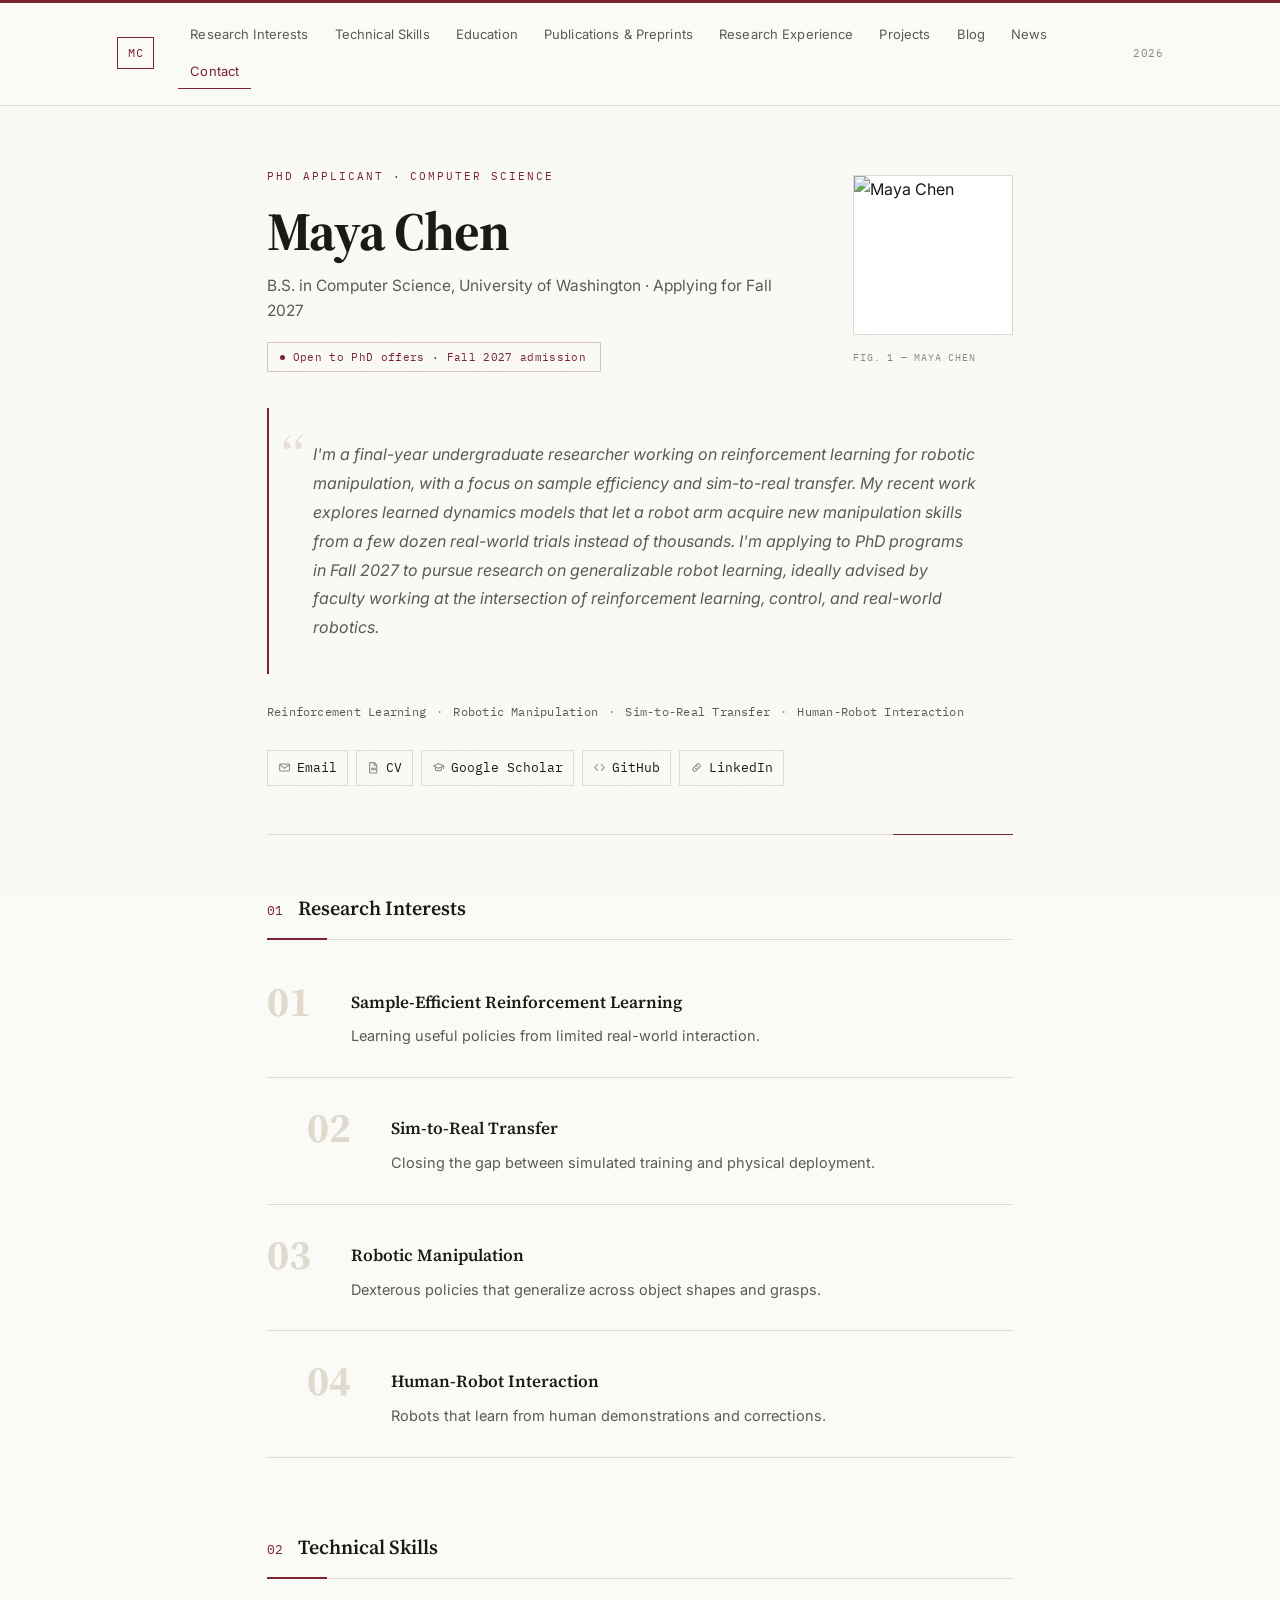
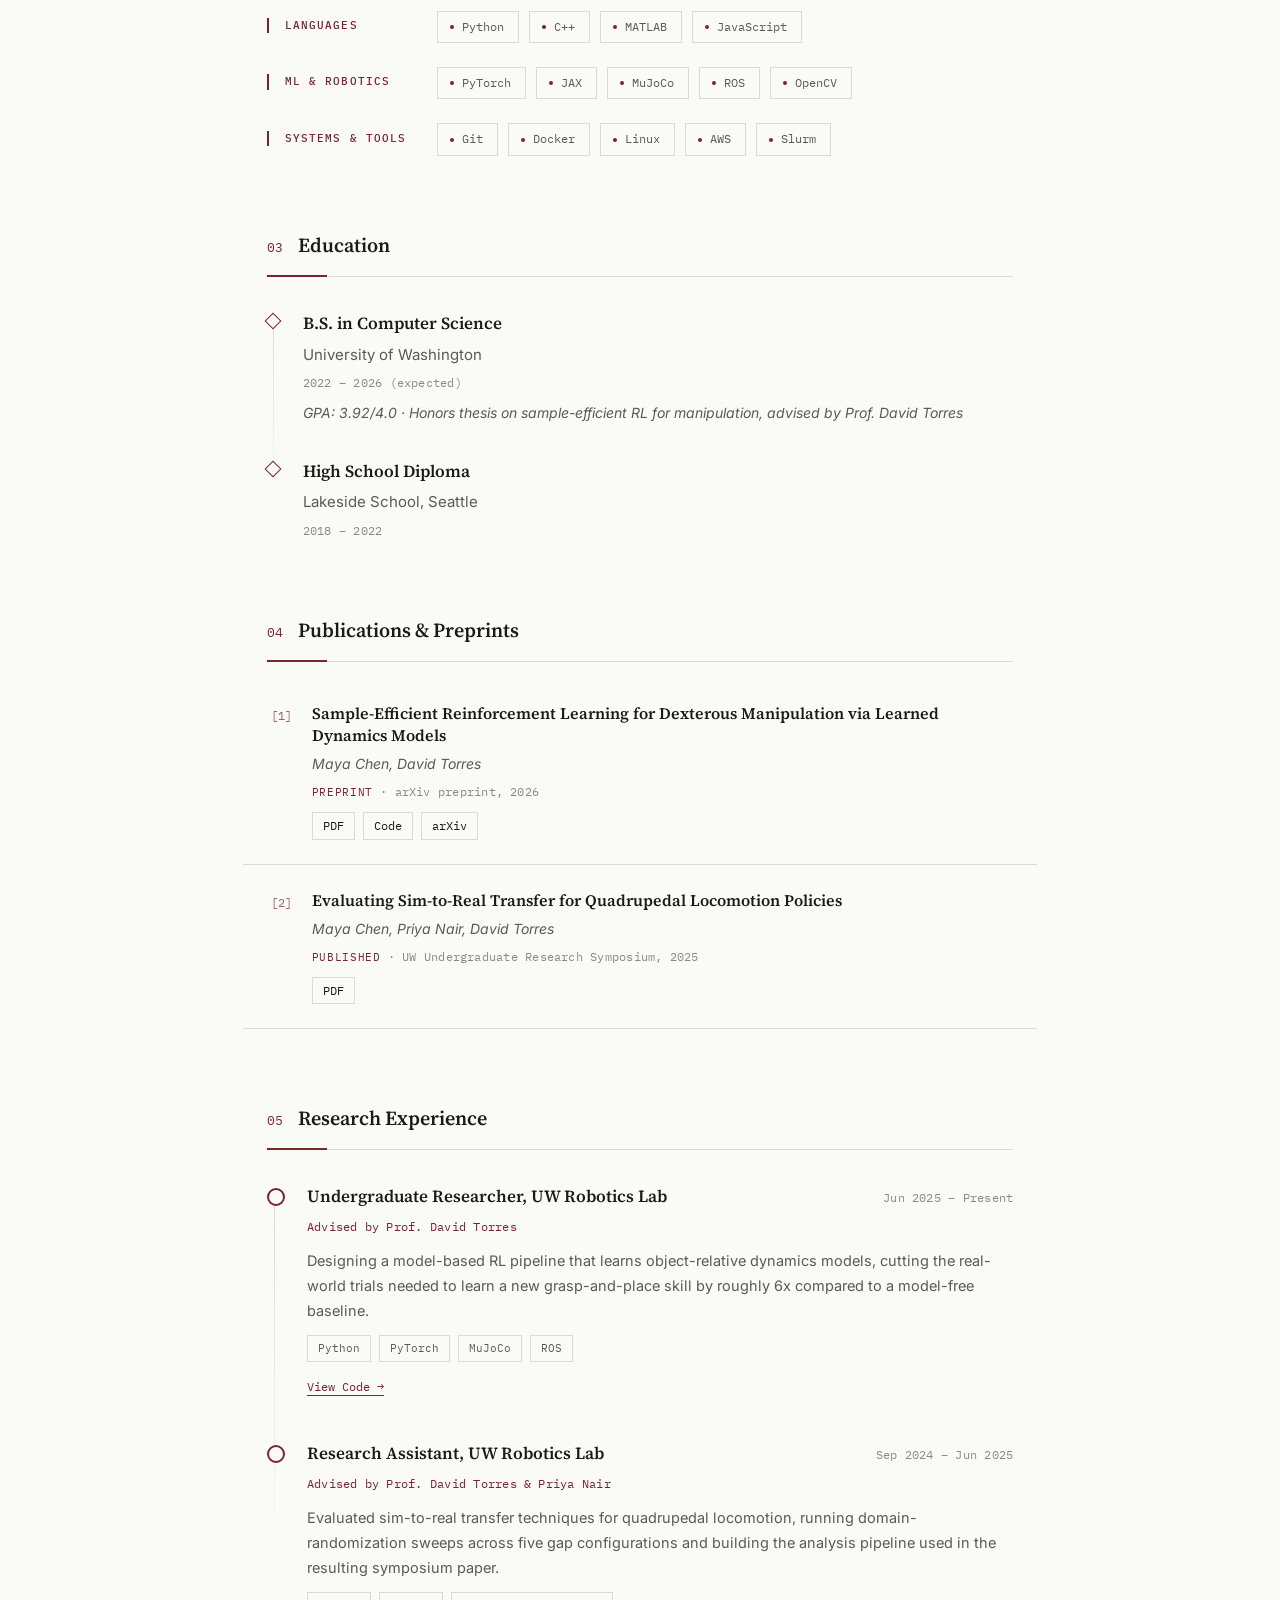
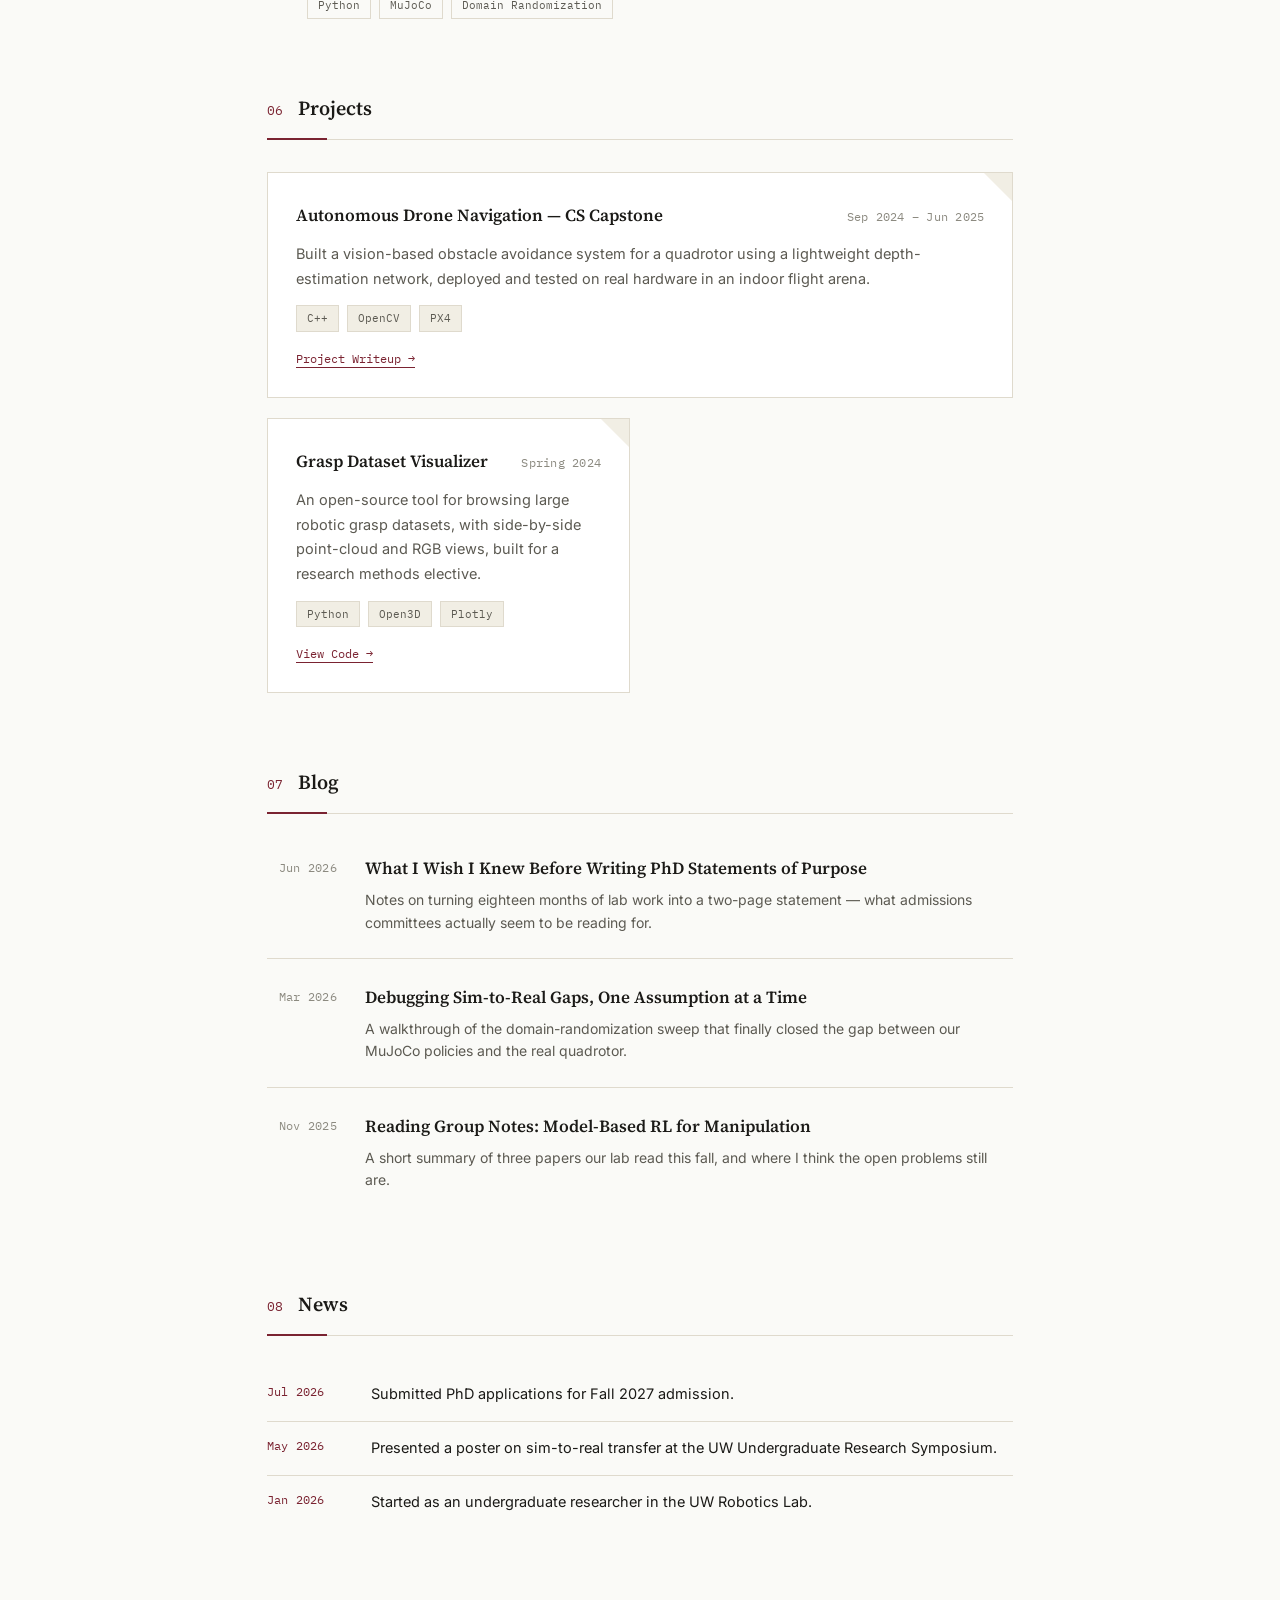
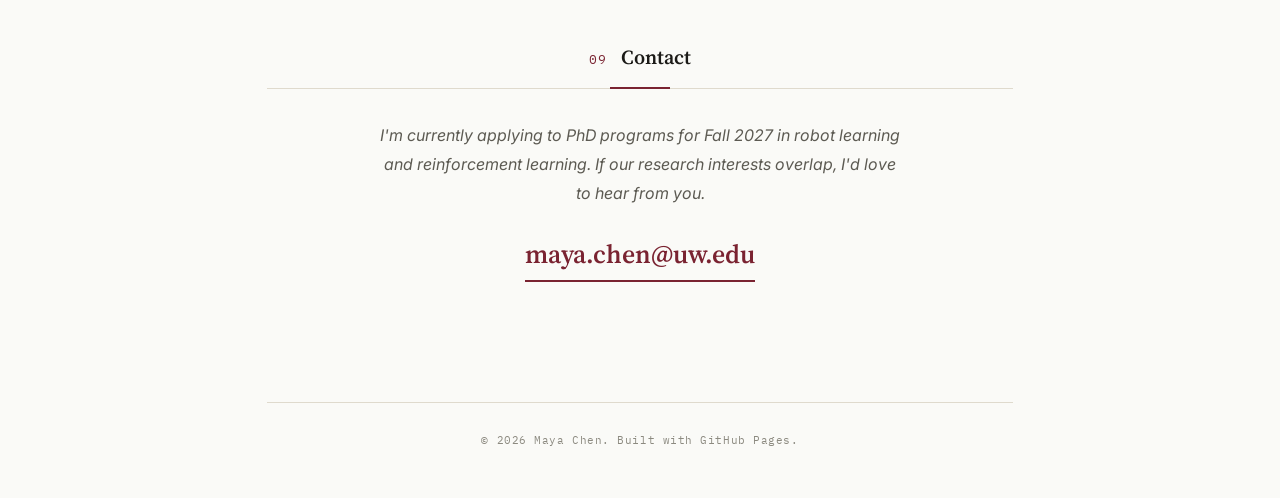
==== commit 2b278c6a: "Commited" ====
--- a/index.html
+++ b/index.html
@@ -1,201 +1,131 @@
 <!DOCTYPE html>
 <html lang="en">
 <head>
-    <meta charset="UTF-8">
-    <meta name="viewport" content="width=device-width, initial-scale=1.0">
-    <meta name="description" content="Academic homepage of Safaruzzaman Shovo — research in NLP, LLMs, and low-resource languages.">
-    <meta name="keywords" content="Computer Science, NLP, Large Language Models, Low-Resource Languages, Research, PhD Applicant">
-    <meta name="author" content="Safaruzzaman Shovo">
-    <meta property="og:title" content="Safaruzzaman Shovo - Academic Homepage">
-    <meta property="og:description" content="Research in Natural Language Processing, Large Language Models, and Low-Resource Languages.">
-    <meta property="og:type" content="website">
-    <meta property="og:url" content="#">
-    <meta name="twitter:card" content="summary">
-    <title>Safaruzzaman Shovo</title>
-    <link rel="stylesheet" href="https://fonts.googleapis.com/css2?family=Merriweather:wght@300;400;500;600&display=swap">
-    <link rel="stylesheet" href="https://cdnjs.cloudflare.com/ajax/libs/font-awesome/5.15.3/css/all.min.css">
-    <link rel="stylesheet" href="styles.css">
+<meta charset="UTF-8">
+<meta name="viewport" content="width=device-width, initial-scale=1.0">
+<title>Portfolio</title>
+<meta name="description" content="Academic portfolio and PhD application website.">
+
+<!-- Fonts -->
+<link rel="preconnect" href="https://fonts.googleapis.com">
+<link rel="preconnect" href="https://fonts.gstatic.com" crossorigin>
+<link href="https://fonts.googleapis.com/css2?family=Source+Serif+4:ital,opsz,wght@0,8..60,400;0,8..60,500;0,8..60,600;0,8..60,700;1,8..60,400;1,8..60,500&family=Inter:wght@400;500;600;700&family=IBM+Plex+Mono:wght@400;500&display=swap" rel="stylesheet">
+
+<link rel="stylesheet" href="style.css">
+<base target="_blank">
 </head>
-<body id="top">
-    <header>
-        <div class="header-content">
-            <h1>Safaruzzaman Shovo</h1>
-            <p>CSE Undergraduate • University of Dhaka</p>
-            <p class="header-tagline">Prospective PhD Researcher — NLP · LLMs · Low-Resource Languages</p>
-            <div class="social-links-header">
-                <a href="#"><i class="fas fa-graduation-cap"></i>Google Scholar</a>
-                <a href="#"><i class="fab fa-github"></i>GitHub</a>
-                <a href="#"><i class="fab fa-linkedin"></i>LinkedIn</a>
-                <a href="#"><i class="fas fa-file-pdf"></i>CV</a>
-                <a href="mailto:safaruzzaman.shovo2@gmail.com"><i class="fas fa-envelope"></i>Email</a>
-            </div>
+<body>
+
+<a class="skip-link" href="#main">Skip to content</a>
+
+<!-- Top navigation -->
+<header class="topnav" id="topnav">
+  <div class="topnav-inner">
+    <a class="nav-mark" href="#hero" id="navMark">--</a>
+    <button class="nav-toggle" id="navToggle" aria-expanded="false" aria-controls="navList">
+      <span></span><span></span><span></span>
+    </button>
+    <nav class="nav-menu" id="navList" aria-label="Section navigation">
+      <ul class="nav-list" id="navLinks"><!-- injected --></ul>
+      <span class="nav-year" id="navYear"></span>
+    </nav>
+  </div>
+  <div class="nav-progress" aria-hidden="true"><span class="nav-progress-fill" id="navProgressFill"></span></div>
+</header>
+
+  <main class="content" id="main">
+
+    <!-- HERO -->
+    <header class="hero" id="hero">
+      <div class="hero-top">
+        <div class="hero-text">
+          <p class="eyebrow" id="heroEyebrow"><!-- injected --></p>
+          <h1 class="hero-name" id="heroName"><!-- injected --></h1>
+          <p class="hero-affiliation" id="heroAffiliation"><!-- injected --></p>
+          <span class="status-pill" id="statusPill"><!-- injected --></span>
         </div>
-        <div class="header-image">
-            <img src="images/profile.jpg" alt="Profile Photo">
-        </div>
+
+        <figure class="hero-photo">
+          <span class="hero-photo-frame">
+            <img id="heroPhotoImg" alt="" hidden>
+            <span class="hero-photo-fallback" id="heroPhotoFallback"></span>
+          </span>
+          <figcaption id="heroPhotoCaption"><!-- injected --></figcaption>
+        </figure>
+      </div>
+
+      <!-- ABOUT ME - replaces abstract -->
+      <div class="about-box" id="aboutBox">
+        <p id="heroAbstract"><!-- injected --></p>
+      </div>
+
+      <p class="keywords" id="heroKeywords"><!-- injected --></p>
+
+      <div class="link-row" id="heroLinks"><!-- injected --></div>
     </header>
 
-    <nav class="section-nav">
-        <ul>
-            <li><a href="#about">About</a></li>
-            <li><a href="#education">Education</a></li>
-            <li><a href="#research">Research</a></li>
-            <li><a href="#publications">Publications</a></li>
-            <li><a href="#projects">Projects</a></li>
-            <li><a href="#news">News</a></li>
-            <li><a href="#awards">Awards</a></li>
-            <li><a href="#services">Leadership</a></li>
-        </ul>
-    </nav>
+    <!-- RESEARCH INTERESTS -->
+    <section class="section" id="research" aria-labelledby="research-heading">
+      <h2 id="research-heading"><span class="sec-no">01</span> Research Interests</h2>
+      <div class="interest-list" id="researchGrid"><!-- injected --></div>
+    </section>
 
-    <main>
-        <section id="about">
-            <p>Hi! I am an undergraduate researcher in Computer Science &amp; Engineering at <a href="#">University of Dhaka</a>, advised by <a href="#">Md. Shamsul Islam</a>. I am seeking PhD opportunities in Natural Language Processing, with a focus on building robust, transparent NLP and LLM systems for <strong>low-resource languages</strong> such as Bangla. My work spans multilingual transfer learning, stance/sentiment analysis, and applied deep learning for social good.</p>
-        </section>
+    <!-- TECHNICAL SKILLS -->
+    <section class="section" id="skills" aria-labelledby="skills-heading">
+      <h2 id="skills-heading"><span class="sec-no">02</span> Technical Skills</h2>
+      <div class="skills-groups" id="skillsGroups"><!-- injected --></div>
+    </section>
 
-        <section id="education">
-            <h2>Education</h2>
-            <div class="edu-item">
-                <div class="edu-header">
-                    <span class="edu-degree">BSc in Computer Science &amp; Engineering</span>
-                    <span class="edu-year">2021 – Present</span>
-                </div>
-                <div class="edu-school">University of Dhaka, Dhaka, Bangladesh</div>
-                <p>CGPA: 3.73/4.00 (through 7th semester)</p>
-                <p><em>Relevant coursework:</em> Natural Language Processing, Machine Learning, Deep Learning, Data Structures &amp; Algorithms, Probability &amp; Statistics, Artificial Intelligence</p>
-                <p><em>Thesis:</em> Air Pollution Forecasting &amp; Health-Optimized Route Planning for Bangladesh (XAI-based prediction + route recommendation, supervised by Md. Shamsul Islam)</p>
-            </div>
-        </section>
+    <!-- EDUCATION -->
+    <section class="section" id="education" aria-labelledby="education-heading">
+      <h2 id="education-heading"><span class="sec-no">03</span> Education</h2>
+      <ol class="timeline" id="educationList"><!-- injected --></ol>
+    </section>
 
-        <section id="research">
-            <h2>Research</h2>
-            <p>My research focuses on <strong>Natural Language Processing and Multilingual Transfer Learning</strong>, with an emphasis on low-resource language settings. Current and recent threads include:</p>
-            <ul>
-                <li>Ideological stance and political polarization detection in Bangla social media discourse (<a href="#">IEEE SPICSCON'26</a>, under review)</li>
-                <li>Hybrid transformer–sequential models for claim checkworthiness and sentiment classification from news headlines (in preparation)</li>
-                <li>Fine-tuning transformer models (BanglaBERT) for Bangla sentiment analysis</li>
-                <li>Applied transfer learning for agriculture and environment: crop disease/variety classification (<a href="#">ECCT'26</a>, <a href="#">JBAS'26</a>) and XAI-based air quality forecasting with health-optimized routing (undergraduate thesis)</li>
-            </ul>
-        </section>
+    <!-- PUBLICATIONS -->
+    <section class="section" id="publications" aria-labelledby="publications-heading">
+      <h2 id="publications-heading"><span class="sec-no">04</span> Publications &amp; Preprints</h2>
+      <ol class="pub-list" id="publicationsList"><!-- injected --></ol>
+    </section>
 
-        <section id="publications">
-            <div class="publications-header">
-                <h2 id="toggle-header">Selected Publications</h2>
-                <button id="toggle-publications" class="toggle-publications">Show All</button>
-            </div>
-            <div id="publications-container">
-                <!-- Publications will be dynamically loaded here -->
-            </div>
-        </section>
+    <!-- RESEARCH EXPERIENCE -->
+    <section class="section" id="research-experience" aria-labelledby="research-experience-heading">
+      <h2 id="research-experience-heading"><span class="sec-no">05</span> Research Experience</h2>
+      <ol class="experience-list" id="experienceList"><!-- injected --></ol>
+    </section>
 
-        <section id="projects">
-            <h2>Selected Projects</h2>
+    <!-- PROJECTS -->
+    <section class="section" id="projects" aria-labelledby="projects-heading">
+      <h2 id="projects-heading"><span class="sec-no">06</span> Projects</h2>
+      <div class="projects-grid" id="projectsList"><!-- injected --></div>
+    </section>
 
-            <div class="project-item">
-                <div class="project-title">Bangla Sentiment Analysis</div>
-                <div class="project-stack">PyTorch, HuggingFace Transformers (BanglaBERT), Scikit-learn</div>
-                <p>Fine-tuned BanglaBERT on a Bangla sentiment dataset; built a full NLP pipeline (EDA, tokenization, preprocessing) achieving 0.488 F1.</p>
-            </div>
+    <!-- BLOG -->
+    <section class="section" id="blog" aria-labelledby="blog-heading">
+      <h2 id="blog-heading"><span class="sec-no">07</span> Blog</h2>
+      <ul class="blog-list" id="blogList"><!-- injected --></ul>
+    </section>
 
-            <div class="project-item">
-                <div class="project-title">Vehicle Object Detection on Bangladesh Roads</div>
-                <div class="project-stack">PyTorch, YOLO, TensorBoard, MMDetection</div>
-                <p>Fine-tuned ViT-based detectors (YOLOv6L6, YOLOv8, RT-DETR, CoDETR) and evaluated on BadODD and DhakaAI, two Bangladeshi traffic datasets.</p>
-            </div>
+    <!-- NEWS -->
+    <section class="section" id="news" aria-labelledby="news-heading">
+      <h2 id="news-heading"><span class="sec-no">08</span> News</h2>
+      <ul class="news-list" id="newsList"><!-- injected --></ul>
+    </section>
 
-            <div class="project-item">
-                <div class="project-title">ML Algorithms &amp; Neural Networks from Scratch</div>
-                <div class="project-stack">NumPy, Scikit-learn, Pandas, Seaborn</div>
-                <p>Implemented SVD-based image reconstruction, AdaBoost with logistic regression, PCA, EM clustering on GMMs, and a feed-forward neural network from scratch.</p>
-            </div>
+    <!-- CONTACT -->
+    <section class="section contact-section" id="contact" aria-labelledby="contact-heading">
+      <h2 id="contact-heading"><span class="sec-no">09</span> Contact</h2>
+      <p class="contact-note" id="contactNote"><!-- injected --></p>
+      <a class="contact-email" id="contactEmail" href="#"><!-- injected --></a>
+    </section>
 
-            <div class="project-item">
-                <div class="project-title">Foodie — Restaurant Web App</div>
-                <div class="project-stack">MERN Stack, Firebase</div>
-                <p>Built a full-stack ordering platform with Google authentication, admin controls, and a responsive interface.</p>
-            </div>
-        </section>
-
-        <section id="news">
-            <h2>News</h2>
-            <div class="news-container">
-                <ul class="news-list">
-                    <li>2026: Paper accepted at ECCT 2026</li>
-                    <li>2026: Paper published in the Journal of Bangladesh Academy of Science, Vol. 50</li>
-                    <li>2026: Paper on ideological stance detection submitted to IEEE SPICSCON 2026</li>
-                    <li>09/2025: Started undergraduate thesis on Air Pollution Forecasting &amp; Health-Optimized Route Planning for Bangladesh</li>
-                    <li>09/2024: Elected Vice President, FEC Programming Club</li>
-                    <li>08/2024: Became Community Lead, FECIAN United &amp; FECians Road to Higher Study</li>
-                </ul>
-            </div>
-        </section>
-
-        <section id="awards">
-            <h2>Awards</h2>
-            <div class="award-item">
-                <span class="award-year">2024</span>
-                <div class="award-desc">Undergraduate Merit Scholarship, 7 consecutive terms (Rank: 2nd)</div>
-            </div>
-            <div class="award-item">
-                <span class="award-year">2023</span>
-                <div class="award-desc">3rd Place, aiQuest Bangla Sentiment Analysis Competition (60 teams)</div>
-            </div>
-            <div class="award-item">
-                <span class="award-year">2021</span>
-                <div class="award-desc">ICPC Dhaka Preliminary, Honorable Mention (Rank 389/1800)</div>
-            </div>
-        </section>
-
-        <section id="services">
-            <h2>Leadership, Mentorship &amp; Community Engagement</h2>
-            <div class="service-category">
-                <div class="service-title">Vice President, FEC Programming Club (2024–Present)</div>
-                <p>Led Brain Battle 1.0, the college's first intra-CSE fest (100+ participants); mentored juniors in programming and problem-solving; organized hackathons, seminars, and coding bootcamps.</p>
-            </div>
-
-            <div class="service-category">
-                <div class="service-title">Community Lead, FECIAN United &amp; FECians Road to Higher Study (2024–Present)</div>
-                <p>Organized sessions on study abroad and scholarships; led college-wide mentorship and engagement initiatives.</p>
-            </div>
-        </section>
-
-        <section id="skills">
-            <h2>Technical Skills</h2>
-            <div class="service-category">
-                <div class="service-title">Research / ML-DL</div>
-                <p>PyTorch, TensorFlow, Keras, HuggingFace Transformers, Scikit-learn</p>
-            </div>
-            <div class="service-category">
-                <div class="service-title">Languages</div>
-                <p>Python, C/C++, Java, Bash, JavaScript</p>
-            </div>
-            <div class="service-category">
-                <div class="service-title">Tools &amp; Infra</div>
-                <p>Docker, Git, Linux</p>
-            </div>
-            <div class="service-category">
-                <div class="service-title">Web / Backend</div>
-                <p>Django, REST API, Firebase, MongoDB, React</p>
-            </div>
-        </section>
-
-        <section id="miscellaneous">
-            <h2>Miscellaneous</h2>
-            <div class="misc-item">
-                <p>Outside of research, I enjoy mentoring juniors in competitive programming and organizing coding bootcamps and hackathons.</p>
-            </div>
-        </section>
-    </main>
-
-    <footer>
-        <p>Last updated: July 2026. Design and source code from <a href="https://cs.stanford.edu/~yuhuiz/">Yuhui Zhang's website</a>.</p>
-        <a href="#top" class="back-to-top">Back to top ↑</a>
+    <footer class="site-footer">
+      <p id="footerText"><!-- injected --></p>
     </footer>
 
-    <div id="imageModal" class="modal">
-        <span class="modal-close" onclick="closeModal()">&times;</span>
-        <img class="modal-content" id="modalImage">
-    </div>
-    <script src="scripts.js"></script>
+  </main>
+
+<script src="content.js"></script>
+<script src="script.js"></script>
 </body>
-</html>+</html>
--- a/style.css
+++ b/style.css
@@ -0,0 +1,1448 @@
+/* =========================================================================
+   PORTFOLIO STYLESHEET — Hand-Crafted Editorial Aesthetic
+   Unique, non-AI feeling design. Organic shapes, editorial layouts,
+   subtle textures, asymmetric compositions. No generic card grids.
+   ========================================================================= */
+
+:root {
+  /* --- color tokens — warm, muted palette --- */
+  --color-bg: #FAFAF7;
+  --color-bg-tint: #F1EEE4;
+  --color-bg-warm: #F5F0E8;
+  --color-ink: #1B1A17;
+  --color-ink-soft: #5C5A52;
+  --color-ink-faint: #8C8A80;
+  --color-hairline: #DFDACD;
+  --color-accent: #7A2331;
+  --color-accent-soft: #F3E6E4;
+  --color-accent-muted: rgba(122, 35, 49, 0.06);
+  --color-terracotta: #B85C38;
+  --color-olive: #6B7B3E;
+  --color-slate: #4A5568;
+
+  /* --- type tokens --- */
+  --font-display: 'Source Serif 4', Georgia, 'Times New Roman', serif;
+  --font-body: 'Inter', -apple-system, BlinkMacSystemFont, 'Segoe UI', sans-serif;
+  --font-mono: 'IBM Plex Mono', 'SFMono-Regular', Consolas, monospace;
+
+  /* --- layout --- */
+  --max-width: 900px;
+  --nav-width: 1200px;
+  --gutter: clamp(24px, 6vw, 80px);
+  --photo-size: 160px;
+}
+
+* { box-sizing: border-box; }
+
+html { scroll-behavior: smooth; }
+@media (prefers-reduced-motion: reduce) {
+  html { scroll-behavior: auto; }
+  * { animation-duration: 0.01ms !important; animation-iteration-count: 1 !important; transition-duration: 0.01ms !important; }
+}
+
+body {
+  margin: 0;
+  background: var(--color-bg);
+  color: var(--color-ink);
+  font-family: var(--font-body);
+  font-size: 16px;
+  line-height: 1.7;
+  -webkit-font-smoothing: antialiased;
+  position: relative;
+}
+
+/* Top accent bar */
+body::before {
+  content: "";
+  position: fixed;
+  top: 0; left: 0; right: 0;
+  height: 3px;
+  background: var(--color-accent);
+  z-index: 60;
+}
+
+/* Subtle paper texture */
+body::after {
+  content: "";
+  position: fixed;
+  inset: 0;
+  pointer-events: none;
+  z-index: 0;
+  opacity: 0.03;
+  background-image: url("data:image/svg+xml;utf8,<svg xmlns='http://www.w3.org/2000/svg' width='200' height='200'><filter id='n'><feTurbulence type='fractalNoise' baseFrequency='0.8' numOctaves='3' stitchTiles='stitch'/></filter><rect width='100%25' height='100%25' filter='url(%23n)'/></svg>");
+}
+
+.skip-link {
+  position: absolute;
+  left: -999px;
+  top: 0;
+  background: var(--color-accent);
+  color: #fff;
+  padding: 10px 16px;
+  z-index: 100;
+}
+.skip-link:focus { left: 8px; top: 8px; }
+
+a { color: inherit; }
+:focus-visible {
+  outline: 2px solid var(--color-accent);
+  outline-offset: 3px;
+}
+
+h1, h2, h3 { font-family: var(--font-display); font-weight: 600; margin: 0; }
+
+/* =========================================================================
+   LAYOUT
+   ========================================================================= */
+
+.content {
+  padding: 64px var(--gutter) 48px;
+  max-width: var(--max-width);
+  margin: 0 auto;
+  position: relative;
+  z-index: 1;
+}
+
+/* =========================================================================
+   TOP NAVIGATION — Editorial, minimal
+   ========================================================================= */
+
+.topnav {
+  position: sticky;
+  top: 3px;
+  z-index: 50;
+  background: rgba(250, 250, 247, 0.95);
+  backdrop-filter: blur(12px);
+  -webkit-backdrop-filter: blur(12px);
+  border-bottom: 1px solid var(--color-hairline);
+}
+
+.topnav-inner {
+  max-width: var(--nav-width);
+  margin: 0 auto;
+  display: flex;
+  align-items: center;
+  justify-content: space-between;
+  gap: 24px;
+  padding: 14px var(--gutter);
+}
+
+.nav-progress {
+  position: relative;
+  width: 100%;
+  height: 1.5px;
+  background: transparent;
+}
+
+.nav-progress-fill {
+  position: absolute;
+  top: 0;
+  left: 0;
+  height: 100%;
+  width: 0%;
+  background: var(--color-accent);
+  transition: width 0.1s linear;
+}
+
+.nav-toggle {
+  display: none;
+  order: 2;
+}
+
+.nav-mark {
+  flex-shrink: 0;
+  display: inline-block;
+  font-family: var(--font-mono);
+  font-size: 12px;
+  letter-spacing: 0.06em;
+  color: var(--color-accent);
+  border: 1.5px solid var(--color-accent);
+  padding: 5px 10px;
+  text-decoration: none;
+  transition: all 0.2s ease;
+}
+
+.nav-mark:hover {
+  background: var(--color-accent);
+  color: #fff;
+}
+
+.nav-menu {
+  display: flex;
+  align-items: center;
+  gap: 26px;
+  min-width: 0;
+}
+
+.nav-list {
+  list-style: none;
+  margin: 0;
+  padding: 0;
+  display: flex;
+  flex-direction: row;
+  flex-wrap: wrap;
+  gap: 2px;
+}
+
+.nav-list a {
+  display: block;
+  text-decoration: none;
+  color: var(--color-ink-soft);
+  font-size: 13px;
+  padding: 6px 12px;
+  border-bottom: 1.5px solid transparent;
+  transition: all 0.2s ease;
+  white-space: nowrap;
+  letter-spacing: 0.01em;
+}
+
+.nav-list a:hover { 
+  color: var(--color-ink); 
+}
+
+.nav-list a.active {
+  color: var(--color-accent);
+  border-bottom-color: var(--color-accent);
+}
+
+.nav-year {
+  flex-shrink: 0;
+  font-family: var(--font-mono);
+  font-size: 11px;
+  color: var(--color-ink-faint);
+  letter-spacing: 0.05em;
+}
+
+/* =========================================================================
+   HERO — Asymmetric editorial layout
+   ========================================================================= */
+
+.hero {
+  padding-bottom: 48px;
+  margin-bottom: 56px;
+  border-bottom: 1px solid var(--color-hairline);
+  position: relative;
+}
+
+/* Decorative corner element */
+.hero::after {
+  content: "";
+  position: absolute;
+  bottom: -1px;
+  right: 0;
+  width: 120px;
+  height: 1px;
+  background: var(--color-accent);
+}
+
+.hero-top {
+  display: flex;
+  justify-content: space-between;
+  align-items: flex-start;
+  gap: 48px;
+}
+
+.hero-text { flex: 1; min-width: 0; }
+
+.hero-photo {
+  flex-shrink: 0;
+  margin: 8px 0 0;
+  width: var(--photo-size);
+  text-align: left;
+}
+
+.hero-photo-frame {
+  display: block;
+  width: var(--photo-size);
+  height: var(--photo-size);
+  background: #fff;
+  border: 1px solid var(--color-hairline);
+  overflow: hidden;
+  position: relative;
+  transition: all 0.4s ease;
+}
+
+/* Asymmetric offset shadow */
+.hero-photo-frame::before {
+  content: "";
+  position: absolute;
+  top: 8px;
+  left: 8px;
+  right: -8px;
+  bottom: -8px;
+  border: 1px solid var(--color-accent);
+  opacity: 0.15;
+  z-index: -1;
+  transition: all 0.4s ease;
+}
+
+.hero-photo-frame:hover::before {
+  top: 12px;
+  left: 12px;
+  opacity: 0.25;
+}
+
+.hero-photo-frame:hover {
+  transform: translate(-2px, -2px);
+}
+
+.hero-photo-frame img {
+  width: 100%;
+  height: 100%;
+  object-fit: cover;
+  display: block;
+  filter: grayscale(20%);
+  transition: filter 0.4s ease;
+}
+
+.hero-photo-frame:hover img {
+  filter: grayscale(0%);
+}
+
+.hero-photo-fallback {
+  display: flex;
+  align-items: center;
+  justify-content: center;
+  width: 100%;
+  height: 100%;
+  background: var(--color-bg-tint);
+  color: var(--color-accent);
+  font-family: var(--font-display);
+  font-weight: 600;
+  font-size: 44px;
+  letter-spacing: 0.02em;
+}
+
+.hero-photo figcaption {
+  margin-top: 14px;
+  font-family: var(--font-mono);
+  font-size: 10px;
+  letter-spacing: 0.08em;
+  color: var(--color-ink-faint);
+  text-transform: uppercase;
+}
+
+.eyebrow {
+  font-family: var(--font-mono);
+  font-size: 11px;
+  text-transform: uppercase;
+  letter-spacing: 0.18em;
+  color: var(--color-accent);
+  margin: 0 0 18px;
+}
+
+.hero-name {
+  transition: letter-spacing 0.3s ease;
+  font-size: clamp(38px, 5.5vw, 54px);
+  line-height: 1.05;
+  letter-spacing: -0.02em;
+  font-weight: 700;
+}
+
+.hero-affiliation {
+  margin: 14px 0 0;
+  color: var(--color-ink-soft);
+  font-size: 15.5px;
+  line-height: 1.6;
+}
+
+.status-pill {
+  display: inline-flex;
+  align-items: center;
+  gap: 8px;
+  margin-top: 18px;
+  padding: 5px 14px 5px 12px;
+  font-family: var(--font-mono);
+  font-size: 11px;
+  letter-spacing: 0.03em;
+  color: var(--color-accent);
+  background: transparent;
+  border: 1px solid rgba(122, 35, 49, 0.25);
+  transition: all 0.3s ease;
+}
+
+.status-pill:hover {
+  background: var(--color-accent-soft);
+  border-color: var(--color-accent);
+}
+
+.status-pill::before {
+  content: "";
+  width: 5px;
+  height: 5px;
+  border-radius: 50%;
+  background: var(--color-accent);
+  flex-shrink: 0;
+}
+
+/* ABOUT ME — Editorial pull-quote style */
+.about-box {
+  position: relative;
+  margin-top: 36px;
+  padding: 32px 36px 32px 44px;
+  background: transparent;
+  border-left: 2px solid var(--color-accent);
+  transition: all 0.3s ease;
+}
+
+.about-box::before {
+  content: "\201C";
+  position: absolute;
+  top: 20px;
+  left: 12px;
+  font-family: var(--font-display);
+  font-size: 64px;
+  color: var(--color-accent);
+  opacity: 0.12;
+  line-height: 1;
+  pointer-events: none;
+}
+
+.about-box:hover {
+  background: var(--color-accent-muted);
+}
+
+.about-box p {
+  margin: 0;
+  font-size: 16px;
+  color: var(--color-ink-soft);
+  line-height: 1.8;
+  font-style: italic;
+}
+
+.keywords {
+  margin: 28px 0 0;
+  font-family: var(--font-mono);
+  font-size: 12px;
+  color: var(--color-ink-soft);
+  letter-spacing: 0.02em;
+}
+
+.keywords .kw-sep { 
+  color: var(--color-ink-faint); 
+  margin: 0 10px; 
+}
+
+.link-row {
+  margin-top: 28px;
+  display: flex;
+  flex-wrap: wrap;
+  gap: 10px 8px;
+}
+
+.link-row a {
+  display: inline-flex;
+  align-items: center;
+  gap: 6px;
+  font-family: var(--font-mono);
+  font-size: 12.5px;
+  text-decoration: none;
+  color: var(--color-ink);
+  padding: 6px 10px;
+  border: 1px solid var(--color-hairline);
+  transition: all 0.2s ease;
+  position: relative;
+}
+
+.link-row a::after {
+  content: "";
+  position: absolute;
+  bottom: -1px;
+  left: 0;
+  width: 0;
+  height: 1.5px;
+  background: var(--color-accent);
+  transition: width 0.3s ease;
+}
+
+.link-row a:hover::after {
+  width: 100%;
+}
+
+.link-icon {
+  display: inline-flex;
+  color: var(--color-ink-faint);
+  transition: color 0.2s ease;
+}
+
+.link-row a:hover .link-icon { color: var(--color-accent); }
+
+.link-row a:hover {
+  color: var(--color-accent);
+  border-color: var(--color-accent);
+  background: var(--color-accent-soft);
+}
+
+/* =========================================================================
+   SECTIONS — shared
+   ========================================================================= */
+
+.section {
+  margin-bottom: 72px;
+  opacity: 0;
+  transform: translateY(20px);
+  transition: opacity 0.7s ease, transform 0.7s ease;
+}
+
+.section.in-view { opacity: 1; transform: translateY(0); }
+
+.section h2 {
+  position: relative;
+  font-size: 20px;
+  display: flex;
+  align-items: baseline;
+  gap: 14px;
+  margin-bottom: 32px;
+  padding-bottom: 14px;
+  border-bottom: 1px solid var(--color-hairline);
+}
+
+/* Decorative rule that extends */
+.section h2::after {
+  content: "";
+  position: absolute;
+  left: 0;
+  bottom: -1px;
+  width: 60px;
+  height: 2px;
+  background: var(--color-accent);
+}
+
+.sec-no {
+  font-family: var(--font-mono);
+  font-size: 13px;
+  font-weight: 400;
+  color: var(--color-accent);
+  letter-spacing: 0.05em;
+}
+
+/* =========================================================================
+   RESEARCH INTERESTS — Staggered editorial layout (NOT a grid)
+   ========================================================================= */
+
+.interest-list {
+  display: flex;
+  flex-direction: column;
+  gap: 0;
+}
+
+.interest-row {
+  display: flex;
+  align-items: flex-start;
+  gap: 28px;
+  padding: 28px 0;
+  border-bottom: 1px solid var(--color-hairline);
+  position: relative;
+  transition: all 0.3s ease;
+}
+
+.interest-row:first-child {
+  padding-top: 8px;
+}
+
+/* Alternating indentation for editorial feel */
+.interest-row:nth-child(even) {
+  padding-left: 40px;
+}
+
+.interest-row:hover {
+  background: linear-gradient(90deg, var(--color-accent-muted) 0%, transparent 70%);
+}
+
+/* Large decorative number */
+.interest-index {
+  flex-shrink: 0;
+  width: 56px;
+  font-family: var(--font-display);
+  font-weight: 700;
+  font-size: 42px;
+  color: var(--color-hairline);
+  line-height: 1;
+  transition: color 0.4s ease;
+  position: relative;
+}
+
+/* Small label inside the number */
+.interest-index::after {
+  content: "";
+  position: absolute;
+  bottom: 4px;
+  left: 0;
+  width: 24px;
+  height: 2px;
+  background: var(--color-accent);
+  opacity: 0;
+  transition: opacity 0.3s ease;
+}
+
+.interest-row:hover .interest-index {
+  color: var(--color-accent);
+}
+
+.interest-row:hover .interest-index::after {
+  opacity: 0.4;
+}
+
+.interest-body {
+  flex: 1;
+  padding-top: 8px;
+}
+
+.interest-body h3 {
+  font-size: 17px;
+  font-weight: 600;
+  margin-bottom: 8px;
+  color: var(--color-ink);
+  position: relative;
+  display: inline-block;
+}
+
+/* Underline that grows on hover */
+.interest-body h3::after {
+  content: "";
+  position: absolute;
+  bottom: -2px;
+  left: 0;
+  width: 0;
+  height: 1.5px;
+  background: var(--color-accent);
+  transition: width 0.4s ease;
+}
+
+.interest-row:hover .interest-body h3::after {
+  width: 100%;
+}
+
+.interest-body p {
+  margin: 0;
+  font-size: 14.5px;
+  color: var(--color-ink-soft);
+  line-height: 1.7;
+  max-width: 90%;
+}
+
+/* =========================================================================
+   TECHNICAL SKILLS — Horizontal scrolling tag strip
+   ========================================================================= */
+
+.skills-groups {
+  display: flex;
+  flex-direction: column;
+  gap: 24px;
+}
+
+.skill-group {
+  display: flex;
+  align-items: baseline;
+  gap: 20px;
+  flex-wrap: wrap;
+  padding: 0;
+  position: relative;
+}
+
+/* Category label with vertical line */
+.skill-group-title {
+  flex-shrink: 0;
+  width: 150px;
+  font-family: var(--font-mono);
+  font-size: 11px;
+  text-transform: uppercase;
+  letter-spacing: 0.1em;
+  color: var(--color-accent);
+  font-weight: 500;
+  padding-left: 16px;
+  border-left: 2px solid var(--color-accent);
+  line-height: 1.4;
+}
+
+.skill-tags {
+  display: flex;
+  flex-wrap: wrap;
+  gap: 10px;
+  flex: 1;
+  min-width: 200px;
+}
+
+.skill-tag {
+  display: inline-flex;
+  align-items: center;
+  gap: 8px;
+  font-family: var(--font-mono);
+  font-size: 12px;
+  color: var(--color-ink-soft);
+  background: transparent;
+  border: 1px solid var(--color-hairline);
+  padding: 5px 14px 5px 12px;
+  transition: all 0.25s ease;
+  position: relative;
+}
+
+/* Small corner accent */
+.skill-tag::before {
+  content: "";
+  position: absolute;
+  top: -1px;
+  right: -1px;
+  width: 6px;
+  height: 6px;
+  border-top: 1.5px solid var(--color-accent);
+  border-right: 1.5px solid var(--color-accent);
+  opacity: 0;
+  transition: opacity 0.25s ease;
+}
+
+.skill-tag:hover {
+  border-color: var(--color-accent);
+  color: var(--color-ink);
+  transform: translateY(-2px);
+  background: var(--color-accent-soft);
+}
+
+.skill-tag:hover::before {
+  opacity: 1;
+}
+
+.skill-dot {
+  width: 4px;
+  height: 4px;
+  border-radius: 50%;
+  background: var(--color-accent);
+  flex-shrink: 0;
+}
+
+@media (max-width: 620px) {
+  .skill-group { flex-direction: column; gap: 12px; }
+  .skill-group-title { width: auto; }
+}
+
+/* =========================================================================
+   EDUCATION — Editorial timeline with asymmetric dots
+   ========================================================================= */
+
+.timeline {
+  list-style: none;
+  margin: 0;
+  padding: 0;
+  position: relative;
+}
+
+/* Vertical line that doesn't go full height */
+.timeline::before {
+  content: "";
+  position: absolute;
+  left: 6px;
+  top: 8px;
+  bottom: 40px;
+  width: 1px;
+  background: linear-gradient(180deg, var(--color-hairline) 0%, transparent 100%);
+}
+
+.timeline li {
+  position: relative;
+  padding: 0 0 32px 36px;
+}
+
+.timeline li:last-child { padding-bottom: 0; }
+
+/* Asymmetric diamond marker */
+.timeline li::before {
+  content: "";
+  position: absolute;
+  left: 0;
+  top: 6px;
+  width: 10px;
+  height: 10px;
+  background: var(--color-bg);
+  border: 1.5px solid var(--color-accent);
+  transform: rotate(45deg);
+  transition: all 0.3s ease;
+}
+
+.timeline li:hover::before { 
+  background: var(--color-accent);
+  transform: rotate(45deg) scale(1.1);
+}
+
+.timeline .degree {
+  font-family: var(--font-display);
+  font-weight: 600;
+  font-size: 17px;
+}
+
+.timeline .institution {
+  color: var(--color-ink-soft);
+  font-size: 15px;
+  margin-top: 4px;
+}
+
+.timeline .period {
+  font-family: var(--font-mono);
+  font-size: 11.5px;
+  color: var(--color-ink-faint);
+  margin-top: 6px;
+  letter-spacing: 0.02em;
+}
+
+.timeline .details {
+  margin-top: 8px;
+  font-size: 14px;
+  color: var(--color-ink-soft);
+  font-style: italic;
+}
+
+/* =========================================================================
+   PUBLICATIONS — Editorial list with left accent bars
+   ========================================================================= */
+
+.pub-list {
+  list-style: none;
+  margin: 0;
+  padding: 0;
+}
+
+.pub-item {
+  display: flex;
+  gap: 20px;
+  padding: 24px 24px 24px 28px;
+  margin: 0 -24px;
+  border-bottom: 1px solid var(--color-hairline);
+  transition: all 0.3s ease;
+  position: relative;
+}
+
+/* Left accent bar */
+.pub-item::before {
+  content: "";
+  position: absolute;
+  left: 0;
+  top: 24px;
+  bottom: 24px;
+  width: 3px;
+  background: var(--color-accent);
+  opacity: 0;
+  transition: opacity 0.3s ease;
+}
+
+.pub-item:hover { 
+  background: var(--color-accent-muted);
+}
+
+.pub-item:hover::before {
+  opacity: 1;
+}
+
+.pub-item:first-child { padding-top: 8px; }
+.pub-item:first-child::before { top: 8px; }
+
+.pub-num {
+  font-family: var(--font-mono);
+  font-size: 12px;
+  color: var(--color-accent);
+  flex-shrink: 0;
+  padding-top: 4px;
+  opacity: 0.7;
+}
+
+.pub-title {
+  font-family: var(--font-display);
+  font-weight: 600;
+  font-size: 16px;
+  margin: 0 0 6px;
+  color: var(--color-ink);
+  line-height: 1.4;
+}
+
+.pub-authors {
+  font-size: 14px;
+  color: var(--color-ink-soft);
+  font-style: italic;
+  margin: 0 0 6px;
+}
+
+.pub-venue {
+  font-family: var(--font-mono);
+  font-size: 11.5px;
+  color: var(--color-ink-faint);
+  margin: 0 0 10px;
+  letter-spacing: 0.02em;
+}
+
+.pub-venue .status {
+  color: var(--color-accent);
+  text-transform: uppercase;
+  letter-spacing: 0.06em;
+  font-size: 10.5px;
+}
+
+.pub-tags {
+  display: flex;
+  gap: 8px;
+  flex-wrap: wrap;
+}
+
+.pub-tags a {
+  font-family: var(--font-mono);
+  font-size: 11.5px;
+  text-decoration: none;
+  color: var(--color-ink);
+  border: 1px solid var(--color-hairline);
+  padding: 3px 10px;
+  transition: all 0.2s ease;
+}
+
+.pub-tags a:hover { 
+  color: var(--color-accent); 
+  border-color: var(--color-accent);
+  background: var(--color-accent-soft);
+}
+
+/* =========================================================================
+   RESEARCH EXPERIENCE — Connected timeline with cards
+   ========================================================================= */
+
+.experience-list {
+  list-style: none;
+  margin: 0;
+  padding: 0;
+  position: relative;
+}
+
+.experience-list::before {
+  content: "";
+  position: absolute;
+  left: 7px;
+  top: 10px;
+  bottom: 50px;
+  width: 1px;
+  background: linear-gradient(180deg, var(--color-hairline) 0%, transparent 100%);
+}
+
+.exp-item {
+  position: relative;
+  padding: 0 0 40px 40px;
+}
+
+.exp-item:last-child { padding-bottom: 0; }
+
+/* Circle marker with inner dot */
+.exp-item::before {
+  content: "";
+  position: absolute;
+  left: 0;
+  top: 6px;
+  width: 14px;
+  height: 14px;
+  border-radius: 50%;
+  background: var(--color-bg);
+  border: 2px solid var(--color-accent);
+  transition: all 0.3s ease;
+}
+
+.exp-item::after {
+  content: "";
+  position: absolute;
+  left: 5px;
+  top: 11px;
+  width: 6px;
+  height: 6px;
+  border-radius: 50%;
+  background: var(--color-accent);
+  opacity: 0;
+  transition: opacity 0.3s ease;
+}
+
+.exp-item:hover::before { 
+  border-width: 2.5px;
+}
+
+.exp-item:hover::after {
+  opacity: 1;
+}
+
+.exp-head {
+  display: flex;
+  justify-content: space-between;
+  align-items: baseline;
+  gap: 12px;
+  flex-wrap: wrap;
+}
+
+.exp-role {
+  font-family: var(--font-display);
+  font-weight: 600;
+  font-size: 17px;
+}
+
+.exp-period {
+  font-family: var(--font-mono);
+  font-size: 11.5px;
+  color: var(--color-ink-faint);
+  white-space: nowrap;
+  letter-spacing: 0.02em;
+}
+
+.exp-org {
+  margin-top: 6px;
+  font-family: var(--font-mono);
+  font-size: 12px;
+  color: var(--color-accent);
+  letter-spacing: 0.02em;
+}
+
+.exp-desc {
+  margin: 12px 0 12px;
+  font-size: 14.5px;
+  color: var(--color-ink-soft);
+  line-height: 1.7;
+}
+
+.exp-tags {
+  display: flex;
+  gap: 8px;
+  flex-wrap: wrap;
+  margin-bottom: 10px;
+}
+
+.exp-tags span {
+  font-family: var(--font-mono);
+  font-size: 11px;
+  color: var(--color-ink-soft);
+  background: transparent;
+  border: 1px solid var(--color-hairline);
+  padding: 3px 10px;
+  transition: all 0.2s ease;
+}
+
+.exp-tags span:hover {
+  border-color: var(--color-accent);
+  color: var(--color-accent);
+}
+
+.exp-link {
+  font-family: var(--font-mono);
+  font-size: 12px;
+  text-decoration: none;
+  color: var(--color-accent);
+  border-bottom: 1px solid var(--color-accent);
+  padding-bottom: 1px;
+  transition: all 0.2s ease;
+}
+
+.exp-link:hover {
+  border-bottom-width: 2px;
+}
+
+/* =========================================================================
+   PROJECTS — Masonry-inspired asymmetric cards
+   ========================================================================= */
+
+.projects-grid {
+  display: grid;
+  grid-template-columns: 1fr 1fr;
+  gap: 20px;
+}
+
+/* First card spans full width for editorial feel */
+.projects-grid .project-card:first-child {
+  grid-column: 1 / -1;
+}
+
+.project-card {
+  position: relative;
+  padding: 28px 28px 26px;
+  background: #fff;
+  border: 1px solid var(--color-hairline);
+  transition: all 0.35s ease;
+  overflow: hidden;
+}
+
+/* Subtle corner fold */
+.project-card::before {
+  content: "";
+  position: absolute;
+  top: 0;
+  right: 0;
+  width: 0;
+  height: 0;
+  border-style: solid;
+  border-width: 0 28px 28px 0;
+  border-color: transparent var(--color-bg-tint) transparent transparent;
+  transition: all 0.35s ease;
+}
+
+.project-card:hover::before {
+  border-color: transparent var(--color-accent-soft) transparent transparent;
+}
+
+/* Bottom accent line */
+.project-card::after {
+  content: "";
+  position: absolute;
+  bottom: 0;
+  left: 0;
+  width: 0;
+  height: 2px;
+  background: var(--color-accent);
+  transition: width 0.4s ease;
+}
+
+.project-card:hover {
+  border-color: rgba(122, 35, 49, 0.2);
+  box-shadow: 0 8px 30px -6px rgba(27, 26, 23, 0.12);
+  transform: translateY(-3px);
+}
+
+.project-card:hover::after {
+  width: 100%;
+}
+
+.project-head {
+  display: flex;
+  justify-content: space-between;
+  align-items: baseline;
+  gap: 12px;
+  flex-wrap: wrap;
+}
+
+.project-title {
+  font-family: var(--font-display);
+  font-weight: 600;
+  font-size: 17px;
+}
+
+.project-period {
+  font-family: var(--font-mono);
+  font-size: 11.5px;
+  color: var(--color-ink-faint);
+  white-space: nowrap;
+  letter-spacing: 0.02em;
+}
+
+.project-desc {
+  margin: 12px 0 14px;
+  font-size: 14.5px;
+  color: var(--color-ink-soft);
+  line-height: 1.7;
+}
+
+.project-tags {
+  display: flex;
+  gap: 8px;
+  flex-wrap: wrap;
+  margin-bottom: 12px;
+}
+
+.project-tags span {
+  font-family: var(--font-mono);
+  font-size: 11px;
+  color: var(--color-ink-soft);
+  background: var(--color-bg-tint);
+  border: 1px solid var(--color-hairline);
+  padding: 3px 10px;
+  transition: all 0.2s ease;
+}
+
+.project-tags span:hover {
+  border-color: var(--color-accent);
+  color: var(--color-accent);
+}
+
+.project-link {
+  font-family: var(--font-mono);
+  font-size: 12px;
+  text-decoration: none;
+  color: var(--color-accent);
+  border-bottom: 1px solid var(--color-accent);
+  padding-bottom: 1px;
+  transition: all 0.2s ease;
+}
+
+.project-link:hover {
+  border-bottom-width: 2px;
+}
+
+/* =========================================================================
+   BLOG — Editorial magazine list
+   ========================================================================= */
+
+.blog-list {
+  list-style: none;
+  margin: 0;
+  padding: 0;
+}
+
+.blog-item {
+  display: flex;
+  gap: 28px;
+  padding: 24px 0;
+  border-bottom: 1px solid var(--color-hairline);
+  position: relative;
+  transition: all 0.3s ease;
+}
+
+.blog-item::before {
+  content: "";
+  position: absolute;
+  left: -12px;
+  top: 50%;
+  transform: translateY(-50%);
+  width: 3px;
+  height: 0;
+  background: var(--color-accent);
+  opacity: 0.6;
+  transition: height 0.3s ease, opacity 0.3s ease;
+}
+
+.blog-item:hover::before {
+  height: 50%;
+  opacity: 1;
+}
+
+.blog-item:hover {
+  padding-left: 8px;
+}
+
+.blog-item:first-child { padding-top: 8px; }
+.blog-item:first-child::before { top: 40%; }
+.blog-item:last-child { border-bottom: none; }
+
+.blog-date {
+  flex-shrink: 0;
+  width: 70px;
+  padding-top: 4px;
+  font-family: var(--font-mono);
+  font-size: 11.5px;
+  color: var(--color-ink-faint);
+  letter-spacing: 0.02em;
+  text-align: right;
+}
+
+.blog-title {
+  display: block;
+  font-family: var(--font-display);
+  font-weight: 600;
+  font-size: 17px;
+  color: var(--color-ink);
+  text-decoration: none;
+  margin-bottom: 6px;
+  transition: color 0.2s ease;
+  position: relative;
+  display: inline-block;
+}
+
+.blog-title::after {
+  content: "";
+  position: absolute;
+  bottom: -2px;
+  left: 0;
+  width: 0;
+  height: 1.5px;
+  background: var(--color-accent);
+  transition: width 0.3s ease;
+}
+
+a.blog-title:hover { color: var(--color-accent); }
+a.blog-title:hover::after { width: 100%; }
+
+.blog-excerpt {
+  margin: 0;
+  font-size: 14px;
+  color: var(--color-ink-soft);
+  line-height: 1.6;
+}
+
+/* =========================================================================
+   NEWS — Minimal editorial list
+   ========================================================================= */
+
+.news-list {
+  list-style: none;
+  margin: 0;
+  padding: 0;
+  display: grid;
+  grid-template-columns: 1fr;
+  gap: 0;
+}
+
+.news-list li {
+  display: flex;
+  gap: 24px;
+  padding: 14px 0;
+  border-bottom: 1px solid var(--color-hairline);
+  font-size: 14.5px;
+  transition: all 0.25s ease;
+  position: relative;
+}
+
+.news-list li::before {
+  content: "→";
+  position: absolute;
+  left: -18px;
+  color: var(--color-accent);
+  opacity: 0;
+  transition: all 0.25s ease;
+  font-family: var(--font-mono);
+  font-size: 10px;
+}
+
+.news-list li:hover {
+  padding-left: 6px;
+}
+
+.news-list li:hover::before {
+  opacity: 0.7;
+  left: -14px;
+}
+
+.news-list li:last-child { border-bottom: none; }
+
+.news-date {
+  font-family: var(--font-mono);
+  font-size: 11.5px;
+  color: var(--color-accent);
+  flex-shrink: 0;
+  width: 80px;
+  letter-spacing: 0.02em;
+}
+
+/* =========================================================================
+   CONTACT — Centered, elegant
+   ========================================================================= */
+
+.contact-section { 
+  text-align: center; 
+  padding: 40px 0;
+}
+
+.contact-section h2 {
+  justify-content: center;
+}
+
+.contact-section h2::after {
+  left: 50%;
+  transform: translateX(-50%);
+}
+
+.contact-note {
+  font-size: 16px;
+  color: var(--color-ink-soft);
+  max-width: 52ch;
+  margin: 0 auto 24px;
+  line-height: 1.8;
+  font-style: italic;
+}
+
+.contact-email {
+  display: inline-block;
+  font-family: var(--font-display);
+  font-size: 26px;
+  font-weight: 600;
+  color: var(--color-accent);
+  text-decoration: none;
+  border-bottom: 2px solid var(--color-accent);
+  padding-bottom: 4px;
+  transition: all 0.3s ease;
+}
+
+.contact-email:hover {
+  letter-spacing: 0.02em;
+}
+
+/* =========================================================================
+   FOOTER
+   ========================================================================= */
+
+.site-footer {
+  margin-top: 80px;
+  padding-top: 28px;
+  border-top: 1px solid var(--color-hairline);
+  text-align: center;
+}
+
+.site-footer p {
+  font-family: var(--font-mono);
+  font-size: 11px;
+  color: var(--color-ink-faint);
+  margin: 0;
+  letter-spacing: 0.05em;
+}
+
+/* =========================================================================
+   RESPONSIVE
+   ========================================================================= */
+
+@media (max-width: 900px) {
+  .topnav-inner { padding: 12px var(--gutter); position: relative; }
+
+  .nav-toggle {
+    display: flex;
+    flex-direction: column;
+    justify-content: center;
+    gap: 5px;
+    width: 36px;
+    height: 36px;
+    background: none;
+    border: 1px solid var(--color-hairline);
+    cursor: pointer;
+    padding: 0;
+  }
+
+  .nav-toggle span {
+    display: block;
+    height: 2px;
+    margin: 0 8px;
+    background: var(--color-ink);
+  }
+
+  .nav-menu {
+    position: absolute;
+    left: 0;
+    right: 0;
+    top: 100%;
+    flex-direction: column;
+    align-items: stretch;
+    gap: 0;
+    background: var(--color-bg);
+    border-bottom: 1px solid var(--color-hairline);
+    padding: 8px var(--gutter) 18px;
+    display: none;
+  }
+
+  .nav-menu.open { display: flex; }
+
+  .nav-list { flex-direction: column; gap: 0; }
+  .nav-list a { border-bottom: none; border-left: 2px solid transparent; padding: 9px 4px 9px 12px; border-radius: 0; }
+  .nav-list a.active { border-left-color: var(--color-accent); border-bottom-color: transparent; }
+
+  .nav-year { padding: 10px 4px 0; }
+
+  .content { padding-top: 40px; }
+
+  .projects-grid { grid-template-columns: 1fr; }
+  .projects-grid .project-card:first-child { grid-column: 1; }
+
+  .interest-row:nth-child(even) { padding-left: 0; }
+}
+
+@media (max-width: 520px) {
+  .pub-item { flex-direction: column; gap: 6px; padding-left: 20px; }
+  .pub-item::before { top: 20px; bottom: 20px; }
+  .news-list li { flex-direction: column; gap: 4px; }
+  .news-date { width: auto; }
+  .blog-item { flex-direction: column; gap: 6px; }
+  .blog-date { width: auto; text-align: left; }
+}
+
+@media (max-width: 620px) {
+  :root { --photo-size: 120px; }
+
+  .hero-top {
+    flex-direction: column-reverse;
+    align-items: flex-start;
+    gap: 24px;
+  }
+
+  .hero-photo { align-self: flex-start; }
+
+  .about-box { padding: 24px 20px 24px 32px; }
+}
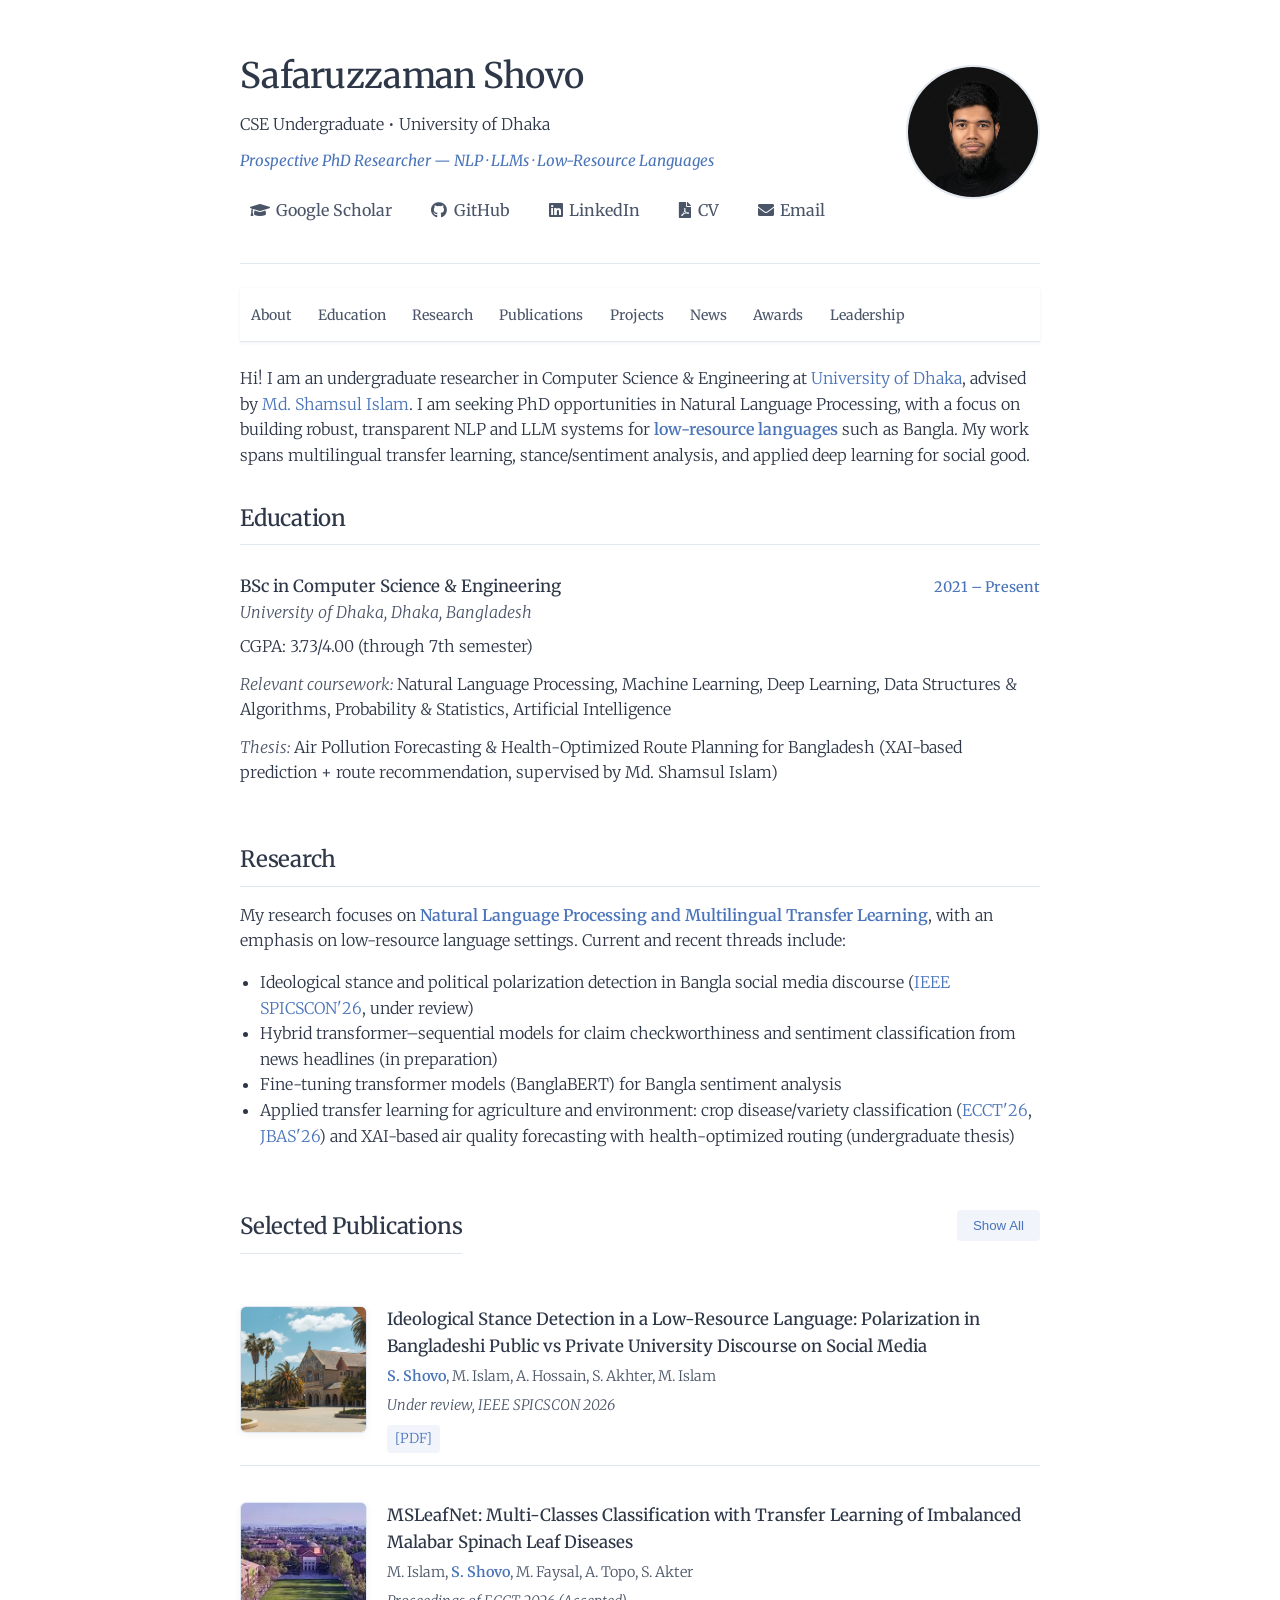
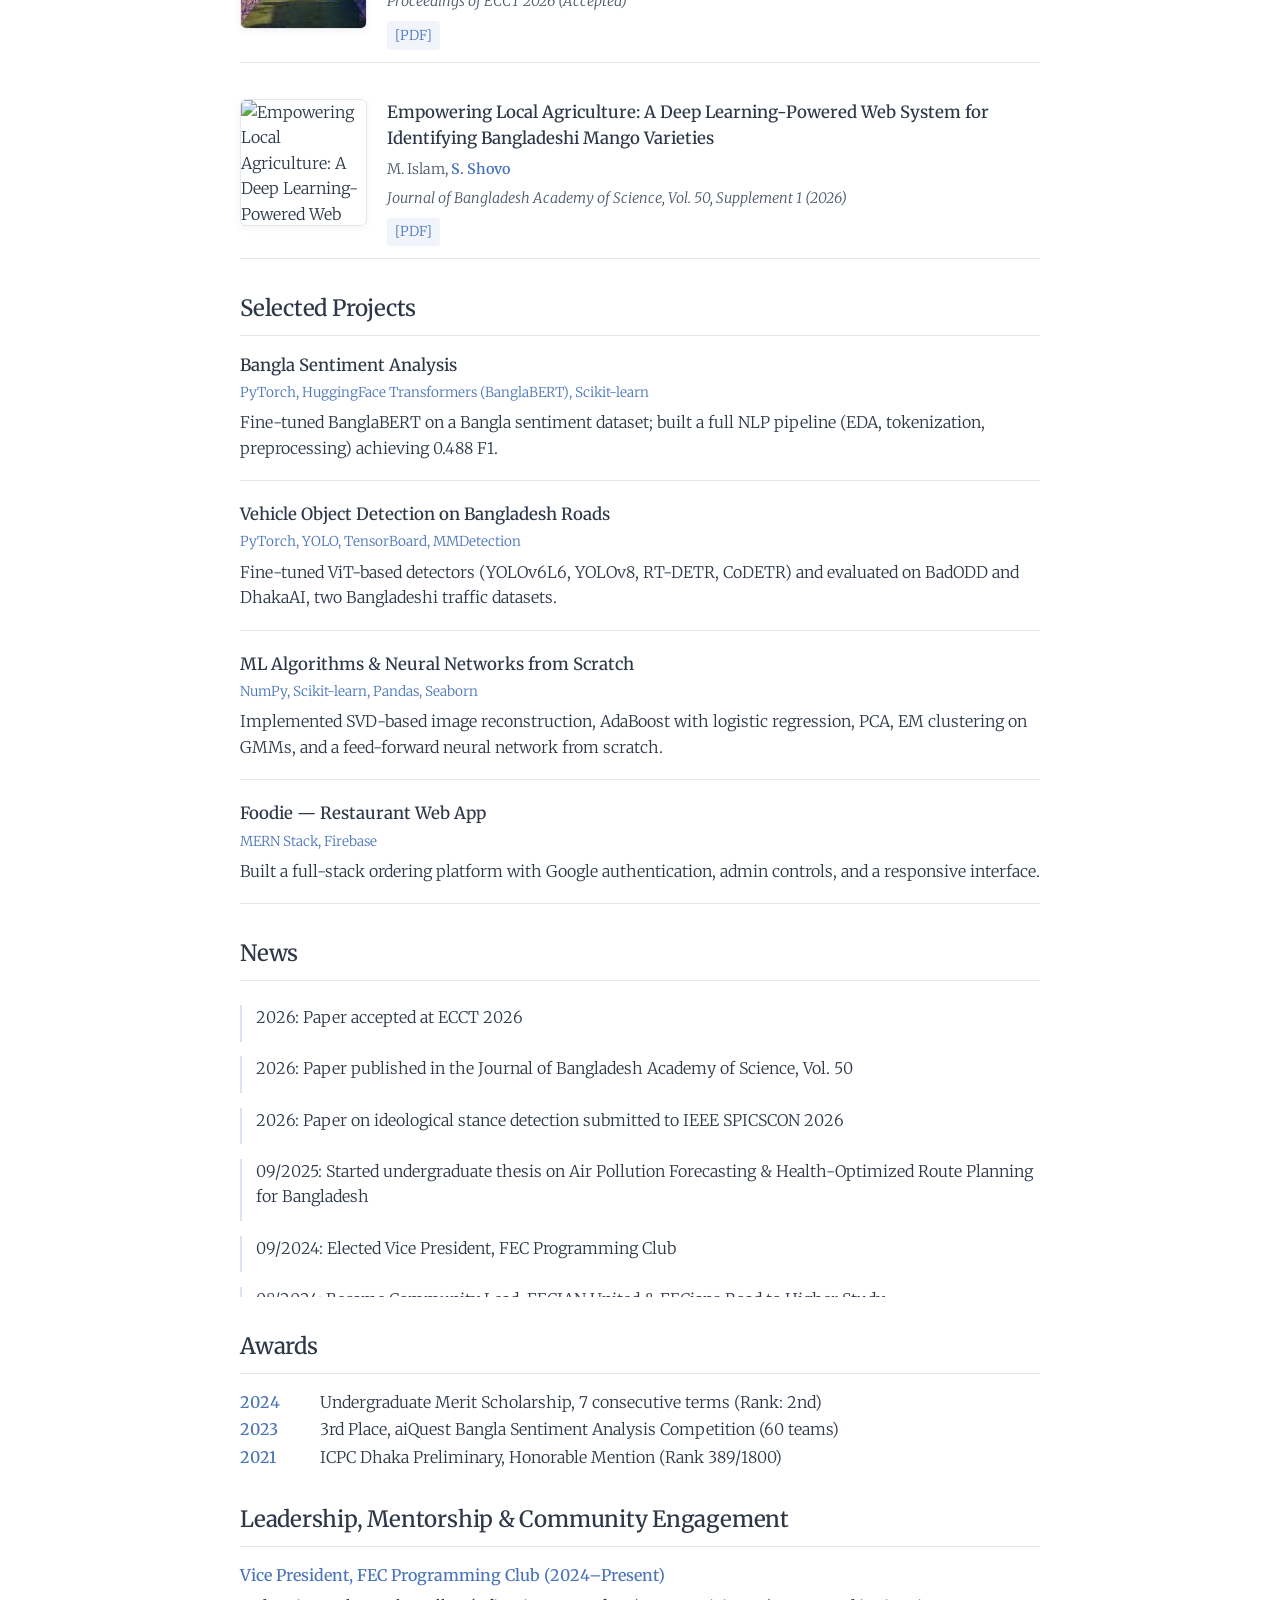
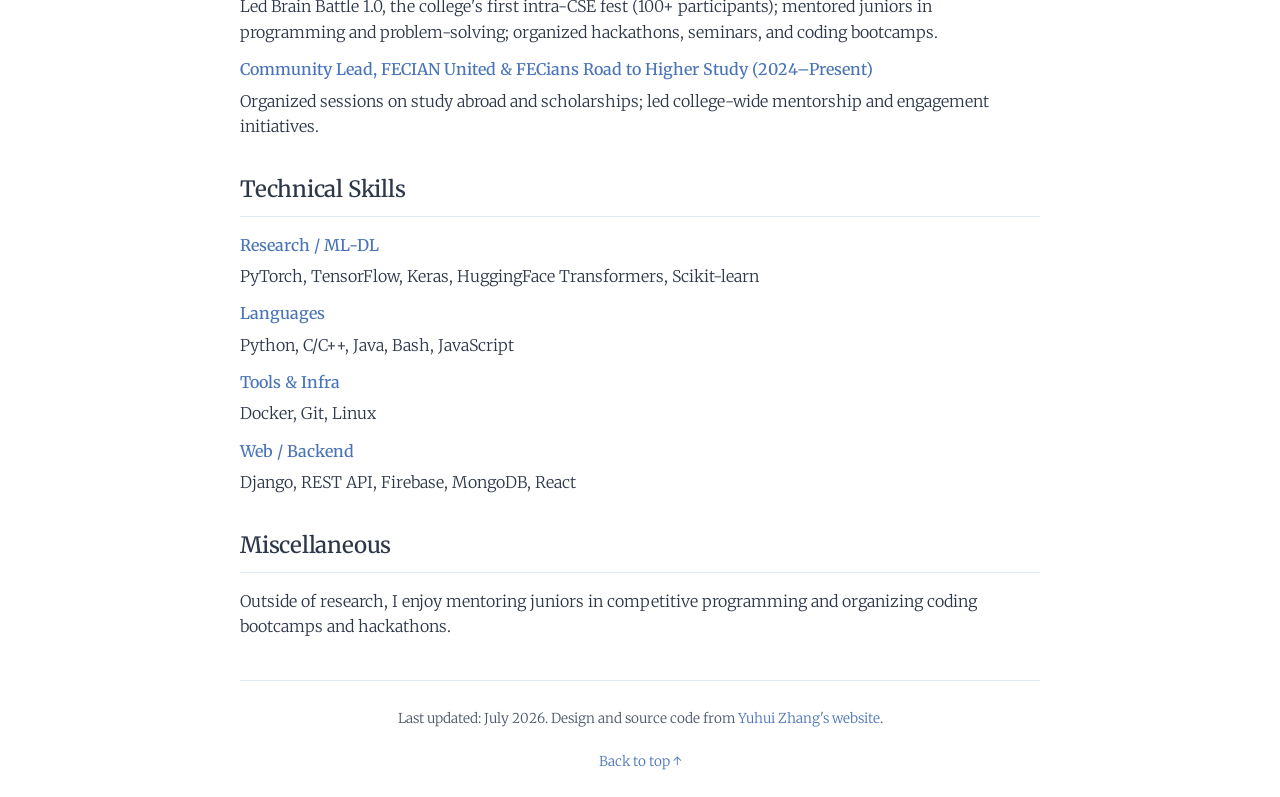
==== commit bcb50000: "Commited" ====
--- a/index.html
+++ b/index.html
@@ -1,131 +1,201 @@
 <!DOCTYPE html>
 <html lang="en">
 <head>
-<meta charset="UTF-8">
-<meta name="viewport" content="width=device-width, initial-scale=1.0">
-<title>Portfolio</title>
-<meta name="description" content="Academic portfolio and PhD application website.">
-
-<!-- Fonts -->
-<link rel="preconnect" href="https://fonts.googleapis.com">
-<link rel="preconnect" href="https://fonts.gstatic.com" crossorigin>
-<link href="https://fonts.googleapis.com/css2?family=Source+Serif+4:ital,opsz,wght@0,8..60,400;0,8..60,500;0,8..60,600;0,8..60,700;1,8..60,400;1,8..60,500&family=Inter:wght@400;500;600;700&family=IBM+Plex+Mono:wght@400;500&display=swap" rel="stylesheet">
-
-<link rel="stylesheet" href="style.css">
-<base target="_blank">
+    <meta charset="UTF-8">
+    <meta name="viewport" content="width=device-width, initial-scale=1.0">
+    <meta name="description" content="Academic homepage of Safaruzzaman Shovo — research in NLP, LLMs, and low-resource languages.">
+    <meta name="keywords" content="Computer Science, NLP, Large Language Models, Low-Resource Languages, Research, PhD Applicant">
+    <meta name="author" content="Safaruzzaman Shovo">
+    <meta property="og:title" content="Safaruzzaman Shovo - Academic Homepage">
+    <meta property="og:description" content="Research in Natural Language Processing, Large Language Models, and Low-Resource Languages.">
+    <meta property="og:type" content="website">
+    <meta property="og:url" content="#">
+    <meta name="twitter:card" content="summary">
+    <title>Safaruzzaman Shovo</title>
+    <link rel="stylesheet" href="https://fonts.googleapis.com/css2?family=Merriweather:wght@300;400;500;600&display=swap">
+    <link rel="stylesheet" href="https://cdnjs.cloudflare.com/ajax/libs/font-awesome/5.15.3/css/all.min.css">
+    <link rel="stylesheet" href="styles.css">
 </head>
-<body>
-
-<a class="skip-link" href="#main">Skip to content</a>
-
-<!-- Top navigation -->
-<header class="topnav" id="topnav">
-  <div class="topnav-inner">
-    <a class="nav-mark" href="#hero" id="navMark">--</a>
-    <button class="nav-toggle" id="navToggle" aria-expanded="false" aria-controls="navList">
-      <span></span><span></span><span></span>
-    </button>
-    <nav class="nav-menu" id="navList" aria-label="Section navigation">
-      <ul class="nav-list" id="navLinks"><!-- injected --></ul>
-      <span class="nav-year" id="navYear"></span>
+<body id="top">
+    <header>
+        <div class="header-content">
+            <h1>Safaruzzaman Shovo</h1>
+            <p>CSE Undergraduate • University of Dhaka</p>
+            <p class="header-tagline">Prospective PhD Researcher — NLP · LLMs · Low-Resource Languages</p>
+            <div class="social-links-header">
+                <a href="#"><i class="fas fa-graduation-cap"></i>Google Scholar</a>
+                <a href="#"><i class="fab fa-github"></i>GitHub</a>
+                <a href="#"><i class="fab fa-linkedin"></i>LinkedIn</a>
+                <a href="#"><i class="fas fa-file-pdf"></i>CV</a>
+                <a href="mailto:safaruzzaman.shovo2@gmail.com"><i class="fas fa-envelope"></i>Email</a>
+            </div>
+        </div>
+        <div class="header-image">
+            <img src="images/profile.jpg" alt="Profile Photo">
+        </div>
+    </header>
+
+    <nav class="section-nav">
+        <ul>
+            <li><a href="#about">About</a></li>
+            <li><a href="#education">Education</a></li>
+            <li><a href="#research">Research</a></li>
+            <li><a href="#publications">Publications</a></li>
+            <li><a href="#projects">Projects</a></li>
+            <li><a href="#news">News</a></li>
+            <li><a href="#awards">Awards</a></li>
+            <li><a href="#services">Leadership</a></li>
+        </ul>
     </nav>
-  </div>
-  <div class="nav-progress" aria-hidden="true"><span class="nav-progress-fill" id="navProgressFill"></span></div>
-</header>
-
-  <main class="content" id="main">
-
-    <!-- HERO -->
-    <header class="hero" id="hero">
-      <div class="hero-top">
-        <div class="hero-text">
-          <p class="eyebrow" id="heroEyebrow"><!-- injected --></p>
-          <h1 class="hero-name" id="heroName"><!-- injected --></h1>
-          <p class="hero-affiliation" id="heroAffiliation"><!-- injected --></p>
-          <span class="status-pill" id="statusPill"><!-- injected --></span>
-        </div>
-
-        <figure class="hero-photo">
-          <span class="hero-photo-frame">
-            <img id="heroPhotoImg" alt="" hidden>
-            <span class="hero-photo-fallback" id="heroPhotoFallback"></span>
-          </span>
-          <figcaption id="heroPhotoCaption"><!-- injected --></figcaption>
-        </figure>
-      </div>
-
-      <!-- ABOUT ME - replaces abstract -->
-      <div class="about-box" id="aboutBox">
-        <p id="heroAbstract"><!-- injected --></p>
-      </div>
-
-      <p class="keywords" id="heroKeywords"><!-- injected --></p>
-
-      <div class="link-row" id="heroLinks"><!-- injected --></div>
-    </header>
-
-    <!-- RESEARCH INTERESTS -->
-    <section class="section" id="research" aria-labelledby="research-heading">
-      <h2 id="research-heading"><span class="sec-no">01</span> Research Interests</h2>
-      <div class="interest-list" id="researchGrid"><!-- injected --></div>
-    </section>
-
-    <!-- TECHNICAL SKILLS -->
-    <section class="section" id="skills" aria-labelledby="skills-heading">
-      <h2 id="skills-heading"><span class="sec-no">02</span> Technical Skills</h2>
-      <div class="skills-groups" id="skillsGroups"><!-- injected --></div>
-    </section>
-
-    <!-- EDUCATION -->
-    <section class="section" id="education" aria-labelledby="education-heading">
-      <h2 id="education-heading"><span class="sec-no">03</span> Education</h2>
-      <ol class="timeline" id="educationList"><!-- injected --></ol>
-    </section>
-
-    <!-- PUBLICATIONS -->
-    <section class="section" id="publications" aria-labelledby="publications-heading">
-      <h2 id="publications-heading"><span class="sec-no">04</span> Publications &amp; Preprints</h2>
-      <ol class="pub-list" id="publicationsList"><!-- injected --></ol>
-    </section>
-
-    <!-- RESEARCH EXPERIENCE -->
-    <section class="section" id="research-experience" aria-labelledby="research-experience-heading">
-      <h2 id="research-experience-heading"><span class="sec-no">05</span> Research Experience</h2>
-      <ol class="experience-list" id="experienceList"><!-- injected --></ol>
-    </section>
-
-    <!-- PROJECTS -->
-    <section class="section" id="projects" aria-labelledby="projects-heading">
-      <h2 id="projects-heading"><span class="sec-no">06</span> Projects</h2>
-      <div class="projects-grid" id="projectsList"><!-- injected --></div>
-    </section>
-
-    <!-- BLOG -->
-    <section class="section" id="blog" aria-labelledby="blog-heading">
-      <h2 id="blog-heading"><span class="sec-no">07</span> Blog</h2>
-      <ul class="blog-list" id="blogList"><!-- injected --></ul>
-    </section>
-
-    <!-- NEWS -->
-    <section class="section" id="news" aria-labelledby="news-heading">
-      <h2 id="news-heading"><span class="sec-no">08</span> News</h2>
-      <ul class="news-list" id="newsList"><!-- injected --></ul>
-    </section>
-
-    <!-- CONTACT -->
-    <section class="section contact-section" id="contact" aria-labelledby="contact-heading">
-      <h2 id="contact-heading"><span class="sec-no">09</span> Contact</h2>
-      <p class="contact-note" id="contactNote"><!-- injected --></p>
-      <a class="contact-email" id="contactEmail" href="#"><!-- injected --></a>
-    </section>
-
-    <footer class="site-footer">
-      <p id="footerText"><!-- injected --></p>
+
+    <main>
+        <section id="about">
+            <p>Hi! I am an undergraduate researcher in Computer Science &amp; Engineering at <a href="#">University of Dhaka</a>, advised by <a href="#">Md. Shamsul Islam</a>. I am seeking PhD opportunities in Natural Language Processing, with a focus on building robust, transparent NLP and LLM systems for <strong>low-resource languages</strong> such as Bangla. My work spans multilingual transfer learning, stance/sentiment analysis, and applied deep learning for social good.</p>
+        </section>
+
+        <section id="education">
+            <h2>Education</h2>
+            <div class="edu-item">
+                <div class="edu-header">
+                    <span class="edu-degree">BSc in Computer Science &amp; Engineering</span>
+                    <span class="edu-year">2021 – Present</span>
+                </div>
+                <div class="edu-school">University of Dhaka, Dhaka, Bangladesh</div>
+                <p>CGPA: 3.73/4.00 (through 7th semester)</p>
+                <p><em>Relevant coursework:</em> Natural Language Processing, Machine Learning, Deep Learning, Data Structures &amp; Algorithms, Probability &amp; Statistics, Artificial Intelligence</p>
+                <p><em>Thesis:</em> Air Pollution Forecasting &amp; Health-Optimized Route Planning for Bangladesh (XAI-based prediction + route recommendation, supervised by Md. Shamsul Islam)</p>
+            </div>
+        </section>
+
+        <section id="research">
+            <h2>Research</h2>
+            <p>My research focuses on <strong>Natural Language Processing and Multilingual Transfer Learning</strong>, with an emphasis on low-resource language settings. Current and recent threads include:</p>
+            <ul>
+                <li>Ideological stance and political polarization detection in Bangla social media discourse (<a href="#">IEEE SPICSCON'26</a>, under review)</li>
+                <li>Hybrid transformer–sequential models for claim checkworthiness and sentiment classification from news headlines (in preparation)</li>
+                <li>Fine-tuning transformer models (BanglaBERT) for Bangla sentiment analysis</li>
+                <li>Applied transfer learning for agriculture and environment: crop disease/variety classification (<a href="#">ECCT'26</a>, <a href="#">JBAS'26</a>) and XAI-based air quality forecasting with health-optimized routing (undergraduate thesis)</li>
+            </ul>
+        </section>
+
+        <section id="publications">
+            <div class="publications-header">
+                <h2 id="toggle-header">Selected Publications</h2>
+                <button id="toggle-publications" class="toggle-publications">Show All</button>
+            </div>
+            <div id="publications-container">
+                <!-- Publications will be dynamically loaded here -->
+            </div>
+        </section>
+
+        <section id="projects">
+            <h2>Selected Projects</h2>
+
+            <div class="project-item">
+                <div class="project-title">Bangla Sentiment Analysis</div>
+                <div class="project-stack">PyTorch, HuggingFace Transformers (BanglaBERT), Scikit-learn</div>
+                <p>Fine-tuned BanglaBERT on a Bangla sentiment dataset; built a full NLP pipeline (EDA, tokenization, preprocessing) achieving 0.488 F1.</p>
+            </div>
+
+            <div class="project-item">
+                <div class="project-title">Vehicle Object Detection on Bangladesh Roads</div>
+                <div class="project-stack">PyTorch, YOLO, TensorBoard, MMDetection</div>
+                <p>Fine-tuned ViT-based detectors (YOLOv6L6, YOLOv8, RT-DETR, CoDETR) and evaluated on BadODD and DhakaAI, two Bangladeshi traffic datasets.</p>
+            </div>
+
+            <div class="project-item">
+                <div class="project-title">ML Algorithms &amp; Neural Networks from Scratch</div>
+                <div class="project-stack">NumPy, Scikit-learn, Pandas, Seaborn</div>
+                <p>Implemented SVD-based image reconstruction, AdaBoost with logistic regression, PCA, EM clustering on GMMs, and a feed-forward neural network from scratch.</p>
+            </div>
+
+            <div class="project-item">
+                <div class="project-title">Foodie — Restaurant Web App</div>
+                <div class="project-stack">MERN Stack, Firebase</div>
+                <p>Built a full-stack ordering platform with Google authentication, admin controls, and a responsive interface.</p>
+            </div>
+        </section>
+
+        <section id="news">
+            <h2>News</h2>
+            <div class="news-container">
+                <ul class="news-list">
+                    <li>2026: Paper accepted at ECCT 2026</li>
+                    <li>2026: Paper published in the Journal of Bangladesh Academy of Science, Vol. 50</li>
+                    <li>2026: Paper on ideological stance detection submitted to IEEE SPICSCON 2026</li>
+                    <li>09/2025: Started undergraduate thesis on Air Pollution Forecasting &amp; Health-Optimized Route Planning for Bangladesh</li>
+                    <li>09/2024: Elected Vice President, FEC Programming Club</li>
+                    <li>08/2024: Became Community Lead, FECIAN United &amp; FECians Road to Higher Study</li>
+                </ul>
+            </div>
+        </section>
+
+        <section id="awards">
+            <h2>Awards</h2>
+            <div class="award-item">
+                <span class="award-year">2024</span>
+                <div class="award-desc">Undergraduate Merit Scholarship, 7 consecutive terms (Rank: 2nd)</div>
+            </div>
+            <div class="award-item">
+                <span class="award-year">2023</span>
+                <div class="award-desc">3rd Place, aiQuest Bangla Sentiment Analysis Competition (60 teams)</div>
+            </div>
+            <div class="award-item">
+                <span class="award-year">2021</span>
+                <div class="award-desc">ICPC Dhaka Preliminary, Honorable Mention (Rank 389/1800)</div>
+            </div>
+        </section>
+
+        <section id="services">
+            <h2>Leadership, Mentorship &amp; Community Engagement</h2>
+            <div class="service-category">
+                <div class="service-title">Vice President, FEC Programming Club (2024–Present)</div>
+                <p>Led Brain Battle 1.0, the college's first intra-CSE fest (100+ participants); mentored juniors in programming and problem-solving; organized hackathons, seminars, and coding bootcamps.</p>
+            </div>
+
+            <div class="service-category">
+                <div class="service-title">Community Lead, FECIAN United &amp; FECians Road to Higher Study (2024–Present)</div>
+                <p>Organized sessions on study abroad and scholarships; led college-wide mentorship and engagement initiatives.</p>
+            </div>
+        </section>
+
+        <section id="skills">
+            <h2>Technical Skills</h2>
+            <div class="service-category">
+                <div class="service-title">Research / ML-DL</div>
+                <p>PyTorch, TensorFlow, Keras, HuggingFace Transformers, Scikit-learn</p>
+            </div>
+            <div class="service-category">
+                <div class="service-title">Languages</div>
+                <p>Python, C/C++, Java, Bash, JavaScript</p>
+            </div>
+            <div class="service-category">
+                <div class="service-title">Tools &amp; Infra</div>
+                <p>Docker, Git, Linux</p>
+            </div>
+            <div class="service-category">
+                <div class="service-title">Web / Backend</div>
+                <p>Django, REST API, Firebase, MongoDB, React</p>
+            </div>
+        </section>
+
+        <section id="miscellaneous">
+            <h2>Miscellaneous</h2>
+            <div class="misc-item">
+                <p>Outside of research, I enjoy mentoring juniors in competitive programming and organizing coding bootcamps and hackathons.</p>
+            </div>
+        </section>
+    </main>
+
+    <footer>
+        <p>Last updated: July 2026. Design and source code from <a href="https://cs.stanford.edu/~yuhuiz/">Yuhui Zhang's website</a>.</p>
+        <a href="#top" class="back-to-top">Back to top ↑</a>
     </footer>
 
-  </main>
-
-<script src="content.js"></script>
-<script src="script.js"></script>
+    <div id="imageModal" class="modal">
+        <span class="modal-close" onclick="closeModal()">&times;</span>
+        <img class="modal-content" id="modalImage">
+    </div>
+    <script src="scripts.js"></script>
 </body>
-</html>
+</html>
--- a/styles.css
+++ b/styles.css
@@ -0,0 +1,568 @@
+:root {
+  --bg-color: #fff;
+  --text-color: #2d3748;
+  --text-secondary: #4a5568;
+  --accent-color: #4a74b9;
+  --accent-hover: #3a5c9e;
+  --border-color: #e2e8f0;
+  --shadow-color: rgba(0,0,0,0.05);
+  --animation-offset: 3px;
+  --transition-time: 0.3s;
+}
+
+body {
+  font-family: 'Merriweather', Georgia, 'Times New Roman', serif;
+  line-height: 1.6;
+  max-width: 800px;
+  margin: 0 auto;
+  padding: 1.5rem;
+  color: var(--text-color);
+  background-color: var(--bg-color);
+  font-weight: 300;
+}
+
+header {
+  margin-bottom: 1.5rem;
+  border-bottom: 1px solid var(--border-color);
+  padding-bottom: 1rem;
+  display: flex;
+  align-items: center;
+  justify-content: space-between;
+}
+
+.header-content {
+  flex: 1;
+}
+
+.header-image img {
+  width: 130px;
+  height: 130px;
+  object-fit: cover;
+  border-radius: 50%;
+  border: 2px solid var(--border-color);
+  transition: transform var(--transition-time) ease, box-shadow var(--transition-time) ease;
+}
+
+.header-image img:hover {
+  transform: scale(1.02);
+  box-shadow: 0 5px 15px var(--shadow-color);
+}
+
+h1 {
+  font-size: 2.2rem;
+  font-weight: 500;
+  margin-bottom: 0.25rem;
+  letter-spacing: -0.02em;
+}
+
+h2 {
+  font-size: 1.4rem;
+  font-weight: 500;
+  margin: 1.75rem 0 1rem;
+  padding-bottom: 0.5rem;
+  border-bottom: 1px solid var(--border-color);
+  letter-spacing: -0.01em;
+}
+
+/* Navigation */
+nav {
+  margin-top: 1.5rem;
+}
+
+nav ul {
+  list-style: none;
+  padding: 0;
+  display: flex;
+  flex-wrap: wrap;
+  gap: 1.25rem;
+}
+
+nav a, .social-links-header a {
+  text-decoration: none;
+  color: var(--text-secondary);
+  transition: all var(--transition-time) ease;
+  font-weight: 400;
+  padding: 0.3rem 0.6rem;
+  border-radius: 4px;
+}
+
+nav a:hover, .social-links-header a:hover {
+  color: var(--accent-color);
+  background-color: rgba(74, 116, 185, 0.08);
+  transform: translateX(var(--animation-offset));
+}
+
+.social-links-header {
+  display: flex;
+  gap: 1.25rem;
+  margin: 1.2rem 0;
+}
+
+.social-links-header a i {
+  margin-right: 0.4rem;
+}
+
+/* Unified animation for elements (not sections) */
+.publication-item, .award-item, .service-category, .misc-item, .news-list li {
+  transition: transform var(--transition-time) ease;
+}
+
+.publication-item:hover, .award-item:hover, 
+.service-category:hover, .misc-item:hover, .news-list li:hover {
+  transform: translateX(var(--animation-offset));
+}
+
+/* Section animation */
+@keyframes fadeIn {
+  from {
+    opacity: 0;
+    transform: translateX(var(--animation-offset));
+  }
+  to {
+    opacity: 1;
+    transform: translateX(0);
+  }
+}
+
+section {
+  margin-bottom: 2rem;
+  scroll-margin-top: 1rem;
+  animation: fadeIn 0.8s ease-out;
+  width: 100%;
+}
+
+/* Publication styles */
+.publications-header {
+  display: flex;
+  justify-content: space-between;
+  align-items: center;
+  margin-bottom: 1.5rem;
+}
+
+.toggle-publications {
+  background-color: rgba(74, 116, 185, 0.08);
+  color: var(--accent-color);
+  border: none;
+  padding: 0.5rem 1rem;
+  border-radius: 4px;
+  cursor: pointer;
+  font-weight: 500;
+  transition: all var(--transition-time) ease;
+}
+
+.toggle-publications:hover {
+  background-color: var(--accent-color);
+  color: white;
+}
+
+.publication-item {
+  margin-bottom: 1.5rem;
+  padding: 0.75rem 0;
+  border-bottom: 1px solid var(--border-color);
+  display: flex;
+  gap: 1.25rem;
+}
+
+.pub-thumbnail {
+  width: 125px;
+  height: 125px;
+  flex-shrink: 0;
+  border: 1px solid var(--border-color);
+  overflow: hidden;
+  cursor: pointer;
+  position: relative;
+  border-radius: 6px;
+  box-shadow: 0 2px 8px var(--shadow-color);
+}
+
+.pub-thumbnail img {
+  width: 100%;
+  height: 100%;
+  object-fit: cover;
+  transition: transform var(--transition-time) ease;
+}
+
+.pub-thumbnail:hover img {
+  transform: scale(1.08);
+}
+
+.pub-content {
+  flex: 1;
+}
+
+.pub-title {
+  font-weight: 500;
+  margin-bottom: 0.4rem;
+  font-size: 1.05rem;
+}
+
+.pub-authors {
+  font-size: 0.9rem;
+  margin-bottom: 0.4rem;
+  color: var(--text-secondary);
+  line-height: 1.5;
+}
+
+.highlight-name {
+  font-weight: 600;
+  color: var(--accent-color);
+}
+
+.pub-venue-container {
+  display: flex;
+  flex-wrap: wrap;
+  align-items: center;
+  gap: 0.75rem;
+  margin-bottom: 0.5rem;
+}
+
+.pub-venue {
+  font-size: 0.9rem;
+  font-style: italic;
+  color: var(--text-secondary);
+}
+
+.pub-award {
+  font-size: 0.85rem;
+  font-weight: 500;
+  color: #fff;
+  background-color: var(--accent-color);
+  padding: 0.15rem 0.5rem;
+  border-radius: 4px;
+  display: inline-block;
+  box-shadow: 0 1px 3px rgba(0,0,0,0.1);
+  white-space: nowrap;
+  animation: pulse 2s infinite;
+}
+
+@keyframes pulse {
+  0% {
+    box-shadow: 0 0 0 0 rgba(74, 116, 185, 0.4);
+  }
+  70% {
+    box-shadow: 0 0 0 6px rgba(74, 116, 185, 0);
+  }
+  100% {
+    box-shadow: 0 0 0 0 rgba(74, 116, 185, 0);
+  }
+}
+
+.pub-links {
+  font-size: 0.85rem;
+  display: flex;
+  flex-wrap: wrap;
+  gap: 0.5rem;
+}
+
+.pub-links a {
+  color: var(--accent-color);
+  transition: all var(--transition-time) ease;
+  padding: 0.2rem 0.5rem;
+  border-radius: 4px;
+  background-color: rgba(74, 116, 185, 0.08);
+}
+
+.pub-links a:hover {
+  color: #fff;
+  background-color: var(--accent-color);
+  transform: translateX(3px);
+  box-shadow: 0 2px 5px rgba(74, 116, 185, 0.2);
+}
+
+/* Awards section */
+.award-item {
+  display: flex;
+  align-items: baseline;
+  margin-bottom: 0.1rem;
+}
+
+.award-year {
+  font-weight: 500;
+  color: var(--accent-color);
+  flex: 0 0 80px;
+}
+
+.award-desc {
+  flex: 1;
+}
+
+.award-desc small {
+  font-size: 0.85rem;
+  color: var(--text-secondary);
+  margin-left: 0.5rem;
+}
+
+/* News section */
+.news-container {
+  max-height: 300px;
+  overflow-y: auto;
+  scrollbar-width: none;
+  -ms-overflow-style: none;
+}
+
+.news-container::-webkit-scrollbar {
+  display: none;
+}
+
+.news-list {
+  padding-left: 0;
+  list-style-type: none;
+  margin: 0.5rem 0;
+}
+
+.news-list li {
+  margin-bottom: 0.9rem;
+  padding-left: 0.9rem;
+  border-left: 2px solid rgba(74, 116, 185, 0.2);
+  padding-bottom: 0.7rem;
+}
+
+.news-list li:hover {
+  border-left-color: var(--accent-color);
+}
+
+/* Services and misc */
+.service-title {
+  font-weight: 500;
+  margin-bottom: 0.35rem;
+  color: var(--accent-color);
+}
+
+.service-category p, .misc-item p {
+  margin: 0.25rem 0 0.75rem;
+}
+
+/* Footer */
+footer {
+  margin-top: 2.5rem;
+  padding-top: 1.2rem;
+  border-top: 1px solid var(--border-color);
+  font-size: 0.85rem;
+  color: var(--text-secondary);
+  text-align: center;
+}
+
+/* Generic styles */
+a {
+  color: var(--accent-color);
+  text-decoration: none;
+  transition: color var(--transition-time) ease;
+}
+
+a:hover {
+  color: var(--accent-hover);
+}
+
+em {
+  font-style: italic;
+  color: var(--text-secondary);
+}
+
+ul {
+  padding-left: 1.25rem;
+}
+
+p {
+  margin: 0.5rem 0 0.75rem;
+}
+
+strong {
+  font-weight: 600;
+  color: var(--accent-color);
+}
+
+/* Modal styles */
+.modal {
+  display: none;
+  position: fixed;
+  z-index: 1000;
+  padding-top: 100px;
+  left: 0;
+  top: 0;
+  width: 100%;
+  height: 100%;
+  overflow: auto;
+  background-color: rgba(0,0,0,0.85);
+  transition: opacity var(--transition-time);
+  opacity: 0;
+}
+
+.modal.show {
+  opacity: 1;
+}
+
+.modal-content {
+  margin: auto;
+  display: block;
+  max-width: 85%;
+  max-height: 85%;
+  border-radius: 4px;
+  box-shadow: 0 10px 25px rgba(0,0,0,0.3);
+  animation: zoom var(--transition-time) ease-out;
+}
+
+@keyframes zoom {
+  from {
+    transform: scale(0.8);
+    opacity: 0;
+  }
+  to {
+    transform: scale(1);
+    opacity: 1;
+  }
+}
+
+.modal-close {
+  position: absolute;
+  top: 15px;
+  right: 35px;
+  color: #f1f1f1;
+  font-size: 35px;
+  font-weight: normal;
+  cursor: pointer;
+  transition: color var(--transition-time);
+  opacity: 0.8;
+}
+
+.modal-close:hover {
+  color: #fff;
+  opacity: 1;
+  transform: scale(1.1);
+}
+
+/* Header tagline */
+.header-tagline {
+  font-size: 0.95rem;
+  color: var(--accent-color);
+  font-weight: 400;
+  font-style: italic;
+  margin-top: 0.1rem;
+}
+
+/* Sticky section navigation */
+.section-nav {
+  position: sticky;
+  top: 0;
+  z-index: 100;
+  background-color: var(--bg-color);
+  border-bottom: 1px solid var(--border-color);
+  margin-bottom: 1.5rem;
+  box-shadow: 0 1px 4px var(--shadow-color);
+}
+
+.section-nav ul {
+  list-style: none;
+  display: flex;
+  flex-wrap: wrap;
+  gap: 0.25rem;
+  padding: 0.6rem 0;
+  margin: 0;
+}
+
+.section-nav a {
+  display: inline-block;
+  padding: 0.35rem 0.7rem;
+  font-size: 0.88rem;
+  font-weight: 400;
+  color: var(--text-secondary);
+  border-radius: 4px;
+  transition: all var(--transition-time) ease;
+}
+
+.section-nav a:hover {
+  color: var(--accent-color);
+  background-color: rgba(74, 116, 185, 0.08);
+}
+
+/* Education section */
+.edu-item {
+  padding: 0.75rem 0;
+}
+
+.edu-header {
+  display: flex;
+  justify-content: space-between;
+  align-items: baseline;
+  flex-wrap: wrap;
+  gap: 0.5rem;
+}
+
+.edu-degree {
+  font-weight: 500;
+  font-size: 1.05rem;
+}
+
+.edu-year {
+  font-size: 0.9rem;
+  color: var(--accent-color);
+  font-weight: 500;
+}
+
+.edu-school {
+  font-style: italic;
+  color: var(--text-secondary);
+  margin-bottom: 0.4rem;
+}
+
+/* Projects section */
+.project-item {
+  margin-bottom: 1.25rem;
+  padding-bottom: 1rem;
+  border-bottom: 1px solid var(--border-color);
+}
+
+.project-title {
+  font-weight: 500;
+  font-size: 1.05rem;
+  margin-bottom: 0.2rem;
+}
+
+.project-stack {
+  font-size: 0.85rem;
+  color: var(--accent-color);
+  margin-bottom: 0.4rem;
+}
+
+.project-item p {
+  margin: 0.2rem 0;
+}
+
+/* Back to top link */
+.back-to-top {
+  display: inline-block;
+  margin-top: 0.6rem;
+  font-size: 0.85rem;
+}
+
+/* Responsive design fixes */
+@media (max-width: 768px) {
+  /* Make header stack vertically on mobile */
+  header {
+    flex-direction: column-reverse;
+    align-items: center;
+    text-align: center;
+    gap: 1rem;
+  }
+
+  /* Center social links on mobile */
+  .social-links-header {
+    flex-wrap: wrap;
+    justify-content: center;
+  }
+
+  /* Disable right-moving hover animations on mobile */
+  .publication-item:hover, .award-item:hover, 
+  .service-category:hover, .misc-item:hover, .news-list li:hover,
+  nav a:hover, .social-links-header a:hover, .pub-links a:hover {
+    transform: none !important;
+  }
+
+  .section-nav ul {
+    justify-content: center;
+  }
+
+  .edu-header {
+    flex-direction: column;
+    gap: 0.1rem;
+  }
+}
